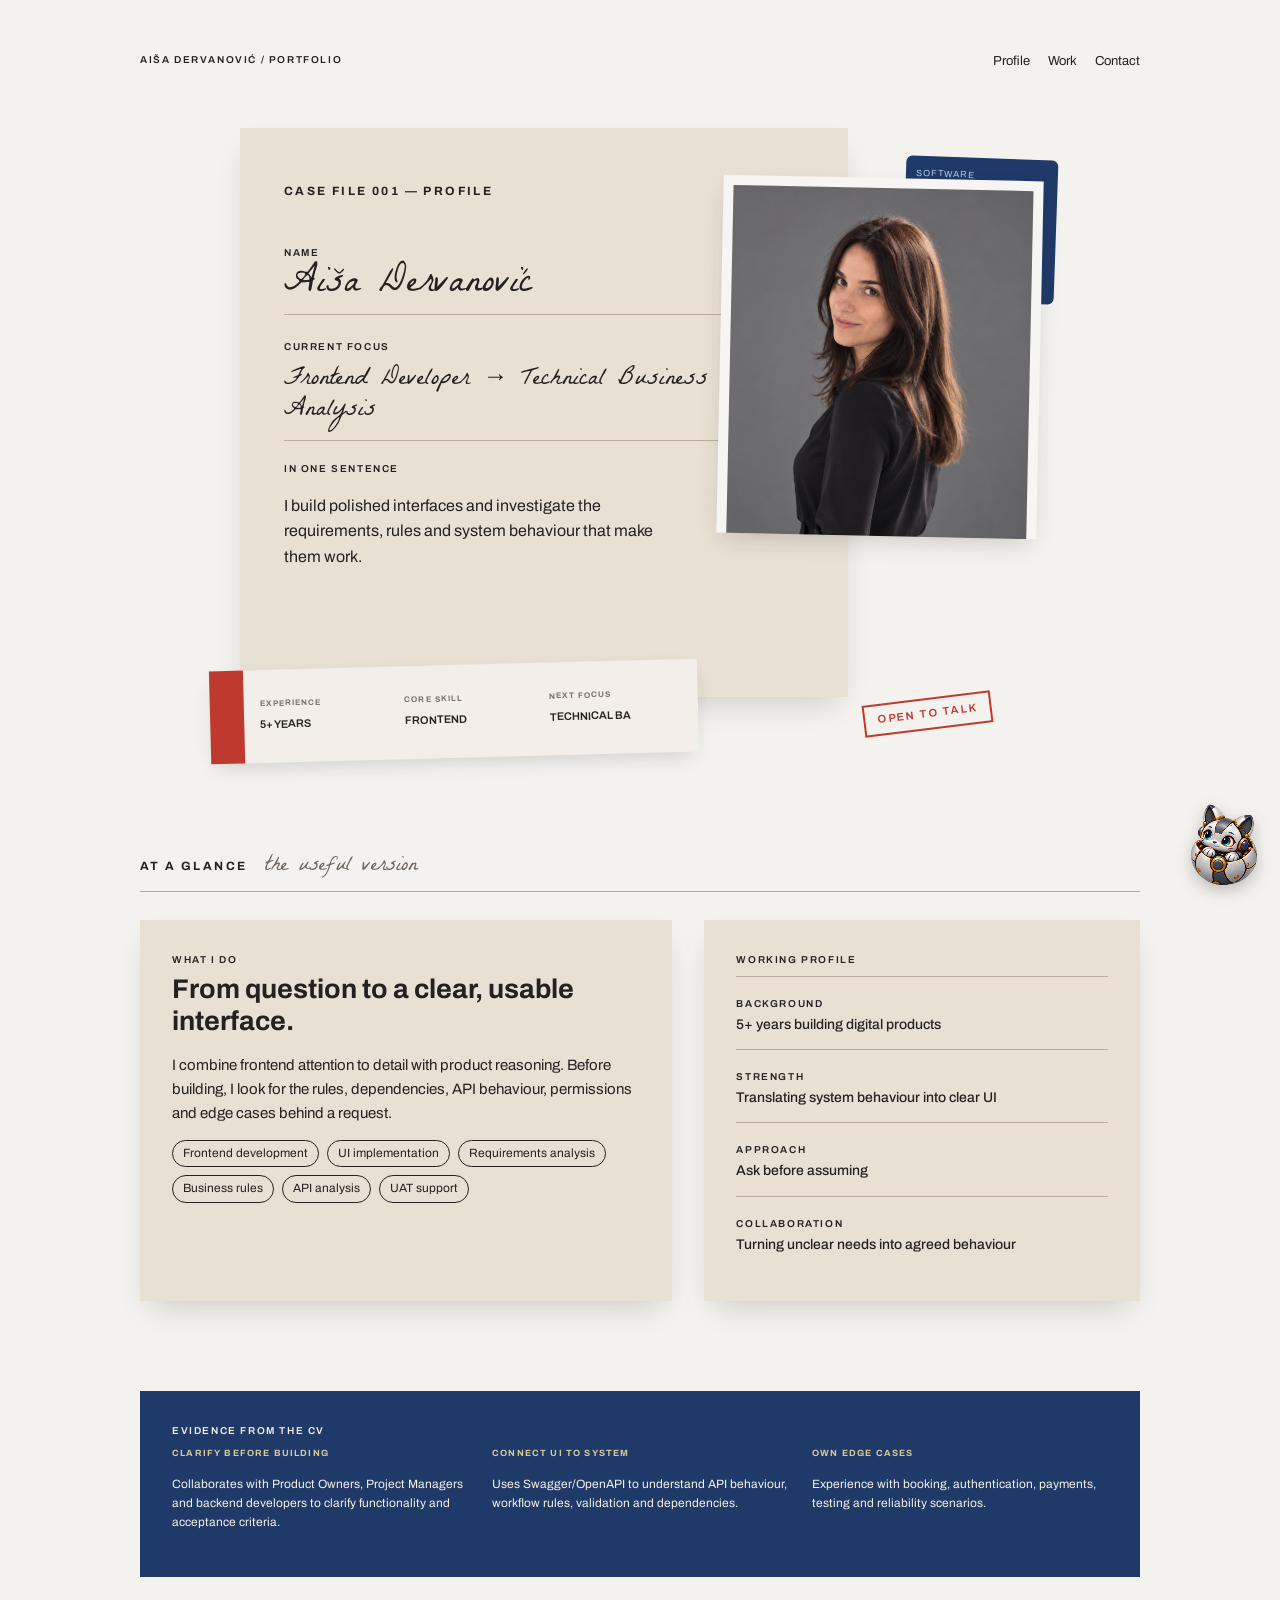
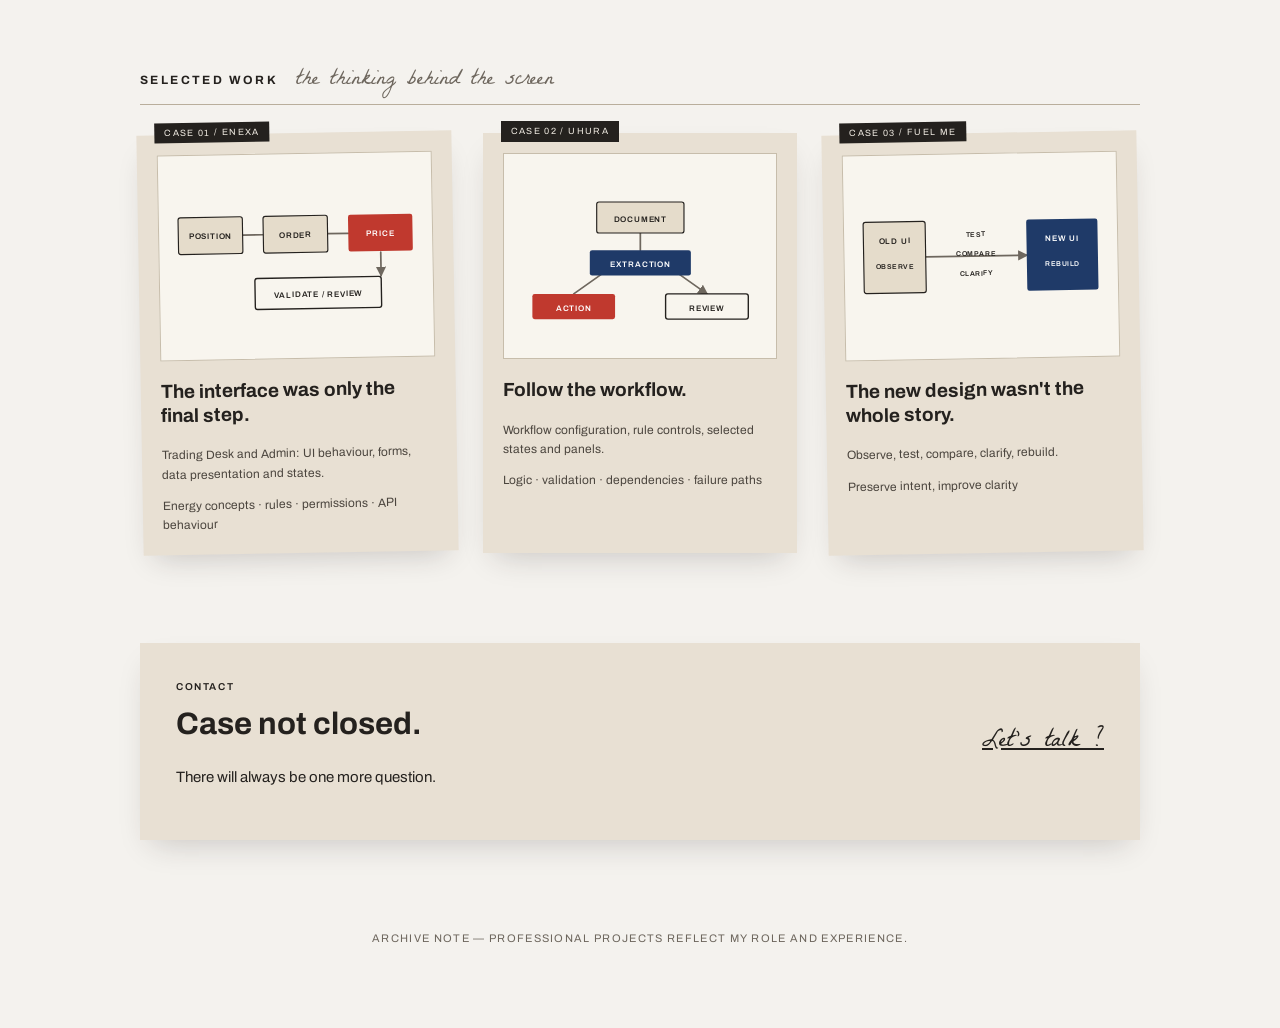
==== index.html @ 34fca2d9 "init" ====
<!doctype html>
<html lang="en"><head><meta charset="utf-8"><meta name="viewport" content="width=device-width,initial-scale=1"><title>Aiša Dervanović — Frontend & Technical BA</title><link rel="preconnect" href="https://fonts.googleapis.com"><link rel="preconnect" href="https://fonts.gstatic.com" crossorigin><link href="https://fonts.googleapis.com/css2?family=Archivo:wght@400;500;600&family=La+Belle+Aurore&display=swap" rel="stylesheet"><link rel="stylesheet" href="style.css"></head><body><main class="wrap"><nav class="bar"><span class="label">Aiša Dervanović / Portfolio</span><div><a href="#about">Profile</a><a href="#work">Work</a><a href="#contact">Contact</a></div></nav>

<!-- Hero -->
<header class="hero"><div class="sheet file"><h1>CASE FILE 001 — PROFILE</h1><div class="label">Name</div><div class="name">Aiša Dervanović</div><div class="label">Current focus</div><div class="role">Frontend Developer → Technical Business Analysis</div><div class="label">In one sentence</div><p class="statement">I build polished interfaces and investigate the requirements, rules and system behaviour that make them work.</p></div><div class="id">SOFTWARE<br>PRODUCT<br>SYSTEMS<br><br>2026</div><div class="portrait"><img src="assets/profile.jpg" alt="Aiša Dervanović"></div><div class="snapshot"><p><b>EXPERIENCE</b><span>5+ YEARS</span></p><p><b>CORE SKILL</b><span>FRONTEND</span></p><p><b>NEXT FOCUS</b><span>TECHNICAL BA</span></p></div><span class="stamp">OPEN TO TALK</span></header>

<!-- Profile -->
<section id="about"><div class="section-title"><h2>At a glance</h2><span class="hand">the useful version</span></div><div class="profile"><article class="sheet"><div class="label">What I do</div><h3>From question to a clear, usable interface.</h3><p>I combine frontend attention to detail with product reasoning. Before building, I look for the rules, dependencies, API behaviour, permissions and edge cases behind a request.</p><div class="strengths"><span>Frontend development</span><span>UI implementation</span><span>Requirements analysis</span><span>Business rules</span><span>API analysis</span><span>UAT support</span></div></article><aside class="sheet"><div class="label">Working profile</div><div class="facts"><div class="fact"><b class="label">Background</b><span>5+ years building digital products</span></div><div class="fact"><b class="label">Strength</b><span>Translating system behaviour into clear UI</span></div><div class="fact"><b class="label">Approach</b><span>Ask before assuming</span></div><div class="fact"><b class="label">Collaboration</b><span>Turning unclear needs into agreed behaviour</span></div></div></aside></div></section>

<!-- CV evidence -->
<section class="cv-evidence"><div class="label">Evidence from the CV</div><div class="cv-evidence__grid"><div><b>CLARIFY BEFORE BUILDING</b><p>Collaborates with Product Owners, Project Managers and backend developers to clarify functionality and acceptance criteria.</p></div><div><b>CONNECT UI TO SYSTEM</b><p>Uses Swagger/OpenAPI to understand API behaviour, workflow rules, validation and dependencies.</p></div><div><b>OWN EDGE CASES</b><p>Experience with booking, authentication, payments, testing and reliability scenarios.</p></div></div></section>

<!-- Selected work -->
<section id="work"><div class="section-title"><h2>Selected work</h2><span class="hand">the thinking behind the screen</span></div><div class="projects"><article class="sheet project"><span class="tag">CASE 01 / ENEXA</span><div class="diagram"><svg viewBox="0 0 220 130"><rect class="box" x="8" y="28" width="55" height="26"/><text x="16" y="44">POSITION</text><rect class="box" x="82" y="28" width="55" height="26"/><text x="90" y="44">ORDER</text><rect class="accent" x="157" y="28" width="55" height="26"/><text x="166" y="44">PRICE</text><rect class="box" x="84" y="83" width="99" height="28"/><text x="96" y="100">VALID / REVIEW</text></svg></div><h3>The interface was only the final step.</h3><p>Trading Desk and Admin: UI behaviour, forms, data presentation and states.</p><div class="meta">Energy concepts · rules · permissions · API behaviour</div></article><article class="sheet project"><span class="tag">CASE 02 / UHURA</span><div class="diagram"><svg viewBox="0 0 220 130"><rect class="box" x="76" y="23" width="68" height="21"/><text x="88" y="37">DOCUMENT</text><rect class="navy" x="67" y="60" width="86" height="21"/><text x="81" y="74">EXTRACTION</text><rect class="accent" x="18" y="99" width="67" height="20"/><text x="40" y="112">ACTION</text><rect class="box" x="135" y="99" width="67" height="20"/><text x="153" y="112">REVIEW</text></svg></div><h3>Follow the workflow.</h3><p>Workflow configuration, rule controls, selected states and panels.</p><div class="meta">Logic · validation · dependencies · failure paths</div></article><article class="sheet project"><span class="tag">CASE 03 / FUEL ME</span><div class="diagram"><svg viewBox="0 0 220 130"><rect class="box" x="8" y="28" width="60" height="73"/><text x="18" y="44">OLD UI</text><text x="12" y="94">OBSERVE</text><text x="77" y="47">TEST</text><text x="75" y="61">COMPARE</text><text x="75" y="75">CLARIFY</text><rect class="navy" x="145" y="28" width="67" height="73"/><text x="159" y="44">NEW UI</text><text x="153" y="94" fill="#fff">REBUILD</text></svg></div><h3>The new design wasn't the whole story.</h3><p>Observe, test, compare, clarify, rebuild.</p><div class="meta">Preserve intent, improve clarity</div></article></div></section>

<!-- Contact -->
<section class="sheet contact" id="contact"><div><div class="label">Contact</div><h2>Case not closed.</h2><p>There will always be one more question.</p></div><a href="mailto:dervanovicaisa@gmail.com">Let's talk ?</a></section>

<!-- Footer -->
<footer>ARCHIVE NOTE — PROFESSIONAL PROJECTS REFLECT MY ROLE AND EXPERIENCE.</footer>
</main>

<!-- Mi?a guide -->
<aside class="case-guide" aria-label="Misa, portfolio guide"><div class="case-guide__bubble" id="misa-message"><b>MISA / PORTFOLIO GUIDE</b><span>Tap me and I will show you what matters.</span></div><span class="case-guide__status" aria-hidden="true">HELLO</span><button class="case-guide__button" aria-label="Open Misa portfolio note" aria-controls="misa-message" aria-expanded="false"><span class="misa-character"><canvas class="misa-transform-sprite" width="320" height="320" aria-hidden="true"></canvas></span></button></aside>

<script src="script.js"></script>
</body></html>
---- style.css ----
:root{--desk:#f4f2ee;--paper:#e8e0d3;--ink:#24211e;--mute:#6e675e;--line:#b9ae9c;--red:#c0392e;--navy:#1f3a68;--shadow:#281e2038}*{box-sizing:border-box}html{scroll-behavior:smooth}body{margin:0;background:var(--desk);color:var(--ink);font:15px/1.6 Archivo,sans-serif}.wrap{max-width:1040px;margin:auto;padding:48px 20px 80px}.label{font-size:10px;font-weight:600;letter-spacing:.16em;text-transform:uppercase}.hand{font:26px/1.25 'La Belle Aurore',cursive}.bar{display:flex;justify-content:space-between;align-items:center;gap:20px;flex-wrap:wrap;margin-bottom:56px}.bar a{font-size:13px;color:inherit;text-decoration:none;margin-left:18px}.sheet{position:relative;background:var(--paper);box-shadow:0 14px 30px -12px var(--shadow)}.hero{position:relative;max-width:800px;min-height:630px;margin:0 auto 95px}.file{width:76%;min-height:550px;padding:54px 44px 112px}.file h1{font-size:12px;letter-spacing:.2em;margin:0 0 44px}.name{font:38px/1.05 'La Belle Aurore',cursive;border-bottom:1px solid var(--line);padding-bottom:8px;margin:5px 0 24px}.role{font:25px/1.25 'La Belle Aurore',cursive;border-bottom:1px solid var(--line);padding:4px 0 12px;margin:6px 0 20px}.statement{max-width:390px;font-size:16px}.portrait{position:absolute;right:0;top:50px;width:40%;padding:10px 10px 0;background:#f6f5f3;transform:rotate(1.2deg);box-shadow:0 10px 26px -8px var(--shadow)}.portrait img{display:block;width:100%;height:348px;object-fit:cover;object-position:52% 20%}.id{position:absolute;right:-16px;top:30px;width:19%;min-height:144px;padding:10px;border-radius:6px;background:var(--navy);color:#b6c7e4;font-size:9px;letter-spacing:.11em;transform:rotate(2deg)}.snapshot{position:absolute;left:-30px;bottom:0;width:61%;padding:13px 16px 13px 50px;background:#f3efe8;box-shadow:0 8px 22px -8px var(--shadow);display:grid;grid-template-columns:repeat(3,1fr);gap:12px;transform:rotate(-1.5deg)}.snapshot:before{content:"";position:absolute;inset:0 auto 0 0;width:34px;background:var(--red)}.snapshot b{display:block;color:#7a7268;font-size:8px;letter-spacing:.13em}.snapshot span{font-size:11px;font-weight:600}.stamp{position:absolute;right:6%;bottom:28px;padding:5px 12px;border:2px solid var(--red);color:var(--red);font-size:11px;font-weight:600;letter-spacing:.17em;transform:rotate(-7deg)}section{margin-bottom:90px}.section-title{display:flex;align-items:baseline;gap:18px;padding-bottom:10px;border-bottom:1px solid var(--line);margin-bottom:28px}.section-title h2{margin:0;font-size:12px;letter-spacing:.2em;text-transform:uppercase}.section-title .hand{font-size:22px;color:var(--mute)}.profile{display:grid;grid-template-columns:1.1fr .9fr;gap:32px}.profile .sheet,.cv-evidence{padding:32px}.profile h3{font-size:27px;line-height:1.2;margin:5px 0 16px}.facts{margin-top:8px}.fact{padding:13px 0;border-top:1px solid var(--line)}.fact span{display:block;font-size:14px;font-weight:500}.strengths{display:flex;flex-wrap:wrap;gap:8px}.strengths span{border:1px solid var(--ink);border-radius:99px;padding:3px 10px;font-size:12px}.cv-evidence{background:var(--navy);color:#f4f0e7}.cv-evidence__grid{display:grid;grid-template-columns:repeat(3,1fr);gap:24px}.cv-evidence b{font-size:9px;letter-spacing:.13em;color:#d7c897}.cv-evidence p{font-size:12px}.projects{display:grid;grid-template-columns:repeat(3,1fr);gap:28px}.project{padding:20px}.project:nth-child(odd){transform:rotate(-1deg)}.tag{position:absolute;top:-12px;left:18px;background:var(--ink);color:#f1ece3;padding:3px 10px;font-size:9px;letter-spacing:.15em}.diagram{aspect-ratio:4/3;background:#f8f5ee;border:1px solid #c7bdab;padding:10px}.diagram svg{width:100%;height:100%}.diagram text{font:600 7px Archivo,sans-serif;letter-spacing:.7px;fill:#24211e}.box{fill:#e5dccb;stroke:#24211e}.navy{fill:#1f3a68}.accent{fill:#c0392e}.navy+text,.accent+text{fill:#fff!important}.project h3{font-size:19px;line-height:1.25}.project p,.meta{font-size:12px;color:#4b453e}.contact{padding:36px;display:flex;align-items:center;justify-content:space-between}.contact h2{font-size:31px;margin:5px 0}.contact a{color:var(--ink);font:25px 'La Belle Aurore',cursive}.case-guide{position:fixed;z-index:50;right:14px;bottom:14px;width:86px;height:86px;pointer-events:none;transition:right .35s,bottom .35s}.case-guide__button{position:absolute;inset:0;width:86px;height:86px;padding:0;border:0;background:none;cursor:pointer;pointer-events:auto;animation:misa 4.8s ease-in-out infinite}.misa-character{position:absolute;inset:0;display:block}.misa-character__cat{position:absolute;inset:0;width:100%;height:100%;object-fit:contain;transform:scaleX(-1);transition:opacity .18s}.misa-character__ball{position:absolute;left:50%;top:50%;width:58px;height:58px;border-radius:50%;opacity:0;transform:translate(-50%,-50%) scale(.15) rotate(-120deg);background:radial-gradient(circle at 32% 24%,#eef3f5 0 4%,#8d9ca7 13%,#344653 48%,#18232c 78%,#aab6bb 100%);border:2px solid #c8d1d2;box-shadow:inset -6px -5px 10px #0b141c,inset 3px 3px 8px #f4f6f45c,0 7px 13px #151b2350;transition:opacity .15s}.misa-character__ball i,.misa-character__ball b,.misa-character__ball em{position:absolute;display:block;font-style:normal}.misa-character__ball i{left:10px;top:10px;width:34px;height:34px;border:2px solid #bec9cc;border-radius:42% 58% 45% 55%;transform:rotate(32deg);box-shadow:inset 0 0 0 5px #4d606b}.misa-character__ball b{left:24px;top:2px;width:8px;height:52px;border-left:2px solid #d7dfdd;border-right:2px solid #566873;transform:rotate(28deg)}.misa-character__ball em{left:4px;top:25px;width:47px;height:7px;border-top:2px solid #d7dfdd;border-bottom:2px solid #596a72;transform:rotate(-24deg)}.case-guide__bubble{position:absolute;right:0;bottom:90px;width:230px;padding:13px 15px;background:#f8f4eb;border:1px solid var(--line);border-radius:10px;box-shadow:0 12px 26px #281e2030;opacity:0;visibility:hidden;transform:translateY(8px);transition:.18s;pointer-events:auto}.case-guide.is-open .case-guide__bubble,.case-guide:focus-within .case-guide__bubble{opacity:1;visibility:visible;transform:none}.case-guide__bubble b{display:block;font-size:8px;letter-spacing:.15em;color:#9b4035}.case-guide__bubble span{font-size:11px}.case-guide__status{position:absolute;right:48px;bottom:84px;white-space:nowrap;padding:3px 6px;border:1px solid var(--line);border-radius:999px;background:#f8f4eb;color:#786e60;font-size:7px;font-weight:600;letter-spacing:.11em;transition:opacity .2s,transform .2s}.case-guide__status:after{content:"";position:absolute;right:-4px;bottom:2px;width:6px;height:6px;background:#f8f4eb;border-right:1px solid var(--line);border-bottom:1px solid var(--line);transform:rotate(-45deg)}.case-guide.is-contact{right:18px;bottom:18px}.case-guide.is-contact .case-guide__status{opacity:0;transform:scale(.7)}.case-guide.is-contact .case-guide__bubble{display:none}.case-guide.is-contact .case-guide__button{animation:transformer-spring .7s cubic-bezier(.2,.8,.25,1) both}.case-guide.is-contact .misa-character__cat{animation:cat-to-orbit .95s cubic-bezier(.65,0,.35,1) both}.case-guide.is-contact .misa-character__ball{animation:ball-form .95s cubic-bezier(.2,.8,.25,1) .18s both}@keyframes cat-to-orbit{0%{opacity:1;transform:scaleX(-1) scale(1) rotate(0)}20%{opacity:1;transform:scaleX(-1) scale(.93) rotate(-12deg)}44%{opacity:.9;transform:scaleX(-1) scale(.72) rotate(42deg) translate(8px,-5px)}68%{opacity:.38;transform:scaleX(-1) scale(.34) rotate(150deg) translate(-25px,8px)}100%{opacity:0;transform:scaleX(-1) scale(.08) rotate(320deg) translate(40px,-25px)}}@keyframes ball-form{0%,34%{opacity:0;transform:translate(-50%,-50%) scale(.12) rotate(-180deg)}58%{opacity:1;transform:translate(-50%,-50%) scale(.72) rotate(42deg)}78%{opacity:1;transform:translate(-50%,-50%) scale(1.12) rotate(-12deg)}100%{opacity:1;transform:translate(-50%,-50%) scale(1) rotate(0)}}@keyframes transformer-spring{0%,56%{transform:translateY(0) scale(1)}72%{transform:translateY(-5px) scale(1.04)}100%{transform:translateY(0) scale(1)}}@keyframes misa{50%{transform:translateY(-4px) rotate(2deg)}}@media(max-width:720px){.case-guide{right:7px;bottom:7px;width:68px;height:68px}.case-guide__button{width:68px;height:68px}.case-guide__status{right:38px;bottom:65px}.case-guide__bubble{bottom:72px;width:215px}.case-guide.is-contact{right:12px;bottom:12px}}footer{text-align:center;color:var(--mute);font-size:11px;letter-spacing:.12em;margin-top:90px}@media(max-width:720px){.wrap{padding-top:28px}.hero{min-height:0}.file{width:100%;min-height:0;padding:36px 24px 56px}.portrait{position:relative;top:0;width:62%;margin:-40px 0 0 auto}.portrait img{height:300px}.id{display:none}.snapshot{position:relative;left:0;width:96%;margin-top:-14px;grid-template-columns:1fr 1fr}.stamp{position:relative;display:inline-block;margin:20px 0 0 24px}.profile,.projects,.cv-evidence__grid{grid-template-columns:1fr}.contact{display:block;padding-bottom:125px}.case-guide{right:7px;bottom:7px}.case-guide__button{width:64px;height:64px}.case-guide__bubble{bottom:63px;width:215px}}
.misa-character__cat,.misa-character__ball{display:none!important}.misa-transform-sprite{position:absolute;inset:0;display:block;background-image:url("assets/misa-transform-sprite.png");background-repeat:no-repeat;background-size:400% 200%;background-position:100% 0;filter:drop-shadow(0 4px 5px #281e2040)}.case-guide.is-entering .misa-transform-sprite{animation:misa-form-from-orb 1.25s steps(4,end) both}.case-guide.is-contact .misa-transform-sprite{animation:misa-fold-to-orb 1.25s steps(4,end) both}@keyframes misa-form-from-orb{from{background-position:0 0}to{background-position:100% 0}}@keyframes misa-fold-to-orb{from{background-position:0 100%}to{background-position:100% 100%}}@media(prefers-reduced-motion:reduce){.case-guide.is-entering .misa-transform-sprite,.case-guide.is-contact .misa-transform-sprite{animation-duration:.01ms}}.case-guide.is-contact.is-open .case-guide__bubble{display:block;opacity:1;visibility:visible;transform:none}
.misa-transform-sprite{background-image:none!important;filter:none}.case-guide.is-entering .misa-transform-sprite,.case-guide.is-contact .misa-transform-sprite{animation:none!important}.misa-frame{position:absolute;inset:0;display:block;background-image:url("assets/misa-transform-sprite.png");background-repeat:no-repeat;background-size:400% 200%;background-position-y:0;background-position-x:0;opacity:0;transform-origin:50% 65%}.misa-frame--1{background-position-x:0%}.misa-frame--2{background-position-x:33.3333%}.misa-frame--3{background-position-x:66.6667%}.misa-frame--4{background-position-x:100%;opacity:1}.case-guide.is-contact .misa-frame{background-position-y:100%}.case-guide.is-entering .misa-frame--1{animation:misa-enter-frame-1 1.45s ease-in-out both}.case-guide.is-entering .misa-frame--2{animation:misa-enter-frame-2 1.45s ease-in-out both}.case-guide.is-entering .misa-frame--3{animation:misa-enter-frame-3 1.45s ease-in-out both}.case-guide.is-entering .misa-frame--4{animation:misa-enter-frame-4 1.45s ease-in-out both}.case-guide.is-contact .misa-frame--1{animation:misa-fold-frame-1 1.45s ease-in-out both}.case-guide.is-contact .misa-frame--2{animation:misa-fold-frame-2 1.45s ease-in-out both}.case-guide.is-contact .misa-frame--3{animation:misa-fold-frame-3 1.45s ease-in-out both}.case-guide.is-contact .misa-frame--4{animation:misa-fold-frame-4 1.45s ease-in-out both}@keyframes misa-enter-frame-1{0%,8%{opacity:1;transform:scale(.65) rotate(-12deg)}34%{opacity:0;transform:scale(.82) rotate(20deg)}100%{opacity:0}}@keyframes misa-enter-frame-2{0%,12%{opacity:0;transform:scale(.7) rotate(-14deg)}34%{opacity:1;transform:scale(.86) rotate(5deg)}60%{opacity:0;transform:scale(.92) rotate(16deg)}100%{opacity:0}}@keyframes misa-enter-frame-3{0%,38%{opacity:0;transform:scale(.86) rotate(-8deg)}60%{opacity:1;transform:scale(.96) rotate(4deg)}84%{opacity:0;transform:scale(1.02) rotate(7deg)}100%{opacity:0}}@keyframes misa-enter-frame-4{0%,62%{opacity:0;transform:scale(.92) rotate(-3deg)}86%,100%{opacity:1;transform:scale(1) rotate(0)}}@keyframes misa-fold-frame-1{0%,8%{opacity:1;transform:scale(1) rotate(0)}34%{opacity:0;transform:scale(.94) rotate(10deg)}100%{opacity:0}}@keyframes misa-fold-frame-2{0%,14%{opacity:0;transform:scale(1) rotate(-6deg)}36%{opacity:1;transform:scale(.91) rotate(8deg)}62%{opacity:0;transform:scale(.78) rotate(18deg)}100%{opacity:0}}@keyframes misa-fold-frame-3{0%,40%{opacity:0;transform:scale(.9) rotate(-10deg)}64%{opacity:1;transform:scale(.78) rotate(7deg)}88%{opacity:0;transform:scale(.67) rotate(18deg)}100%{opacity:0}}@keyframes misa-fold-frame-4{0%,66%{opacity:0;transform:scale(.58) rotate(-12deg)}88%,100%{opacity:1;transform:scale(.66) rotate(0)}}@media(prefers-reduced-motion:reduce){.case-guide.is-entering .misa-frame,.case-guide.is-contact .misa-frame{animation-duration:.01ms}}
.misa-transform-sprite{background-image:url("assets/misa-transform-sprite-v2.png")!important;background-size:600% 400%;background-position:100% 33.3333%;filter:drop-shadow(0 4px 5px #281e2040)}.case-guide.is-folding .misa-transform-sprite{background-position:100% 100%}.case-guide.is-entering .misa-transform-sprite{animation:misa-enter .6s steps(1,end) both!important}.case-guide.is-contact .misa-transform-sprite{animation:misa-exit .6s steps(1,end) both!important}@keyframes misa-enter{0%{background-position:0% 0%}8.3333%{background-position:20% 0%}16.6667%{background-position:40% 0%}25%{background-position:60% 0%}33.3333%{background-position:80% 0%}41.6667%{background-position:100% 0%}50%{background-position:0% 33.3333%}58.3333%{background-position:20% 33.3333%}66.6667%{background-position:40% 33.3333%}75%{background-position:60% 33.3333%}83.3333%{background-position:80% 33.3333%}91.6667%,100%{background-position:100% 33.3333%}}@keyframes misa-exit{0%{background-position:0% 66.6667%}8.3333%{background-position:20% 66.6667%}16.6667%{background-position:40% 66.6667%}25%{background-position:60% 66.6667%}33.3333%{background-position:80% 66.6667%}41.6667%{background-position:100% 66.6667%}50%{background-position:0% 100%}58.3333%{background-position:20% 100%}66.6667%{background-position:40% 100%}75%{background-position:60% 100%}83.3333%{background-position:80% 100%}91.6667%,100%{background-position:100% 100%}}@media(prefers-reduced-motion:reduce){.case-guide.is-entering .misa-transform-sprite,.case-guide.is-contact .misa-transform-sprite{animation-duration:.01ms!important}}
.case-guide__status{right:0;bottom:104px}.case-guide__status:after{display:none}@media(max-width:720px){.case-guide__status{right:0;bottom:88px}}
.misa-character__cat{display:block!important;position:absolute;inset:0;width:100%;height:100%;object-fit:contain;transform:scaleX(-1);opacity:1;transition:opacity .12s}.misa-transform-sprite{opacity:0;overflow:hidden;transition:opacity .08s}.case-guide.is-entering .misa-character__cat,.case-guide.is-contact .misa-character__cat,.case-guide.is-folding .misa-character__cat{opacity:0}.case-guide.is-entering .misa-transform-sprite,.case-guide.is-contact .misa-transform-sprite{opacity:1}
.case-guide.is-folding .misa-transform-sprite{animation:misa-exit .6s steps(1,end) both!important;opacity:1}.case-guide.is-contact.is-open .case-guide__status{opacity:1;transform:none}.misa-transform-sprite,.misa-character__cat{transition:none!important}
.case-guide .misa-transform-sprite{background-image:url("assets/misa-transform-sprite-v2.png")!important;background-size:600% 400%;background-position:60% 0;background-repeat:no-repeat;opacity:1!important;overflow:hidden;transition:none!important;filter:drop-shadow(0 4px 5px #281e2040);animation:none!important}.case-guide.is-expanded .misa-transform-sprite{background-position:100% 33.3333%}.case-guide.is-contact .misa-transform-sprite{background-position:100% 100%;animation:none!important}.case-guide.is-contact.is-contact-peek .misa-transform-sprite{background-position:60% 0}.case-guide.is-opening .misa-transform-sprite{animation:misa-open-from-peek .8s steps(1,end) both!important}.case-guide.is-opening-orb .misa-transform-sprite{animation:misa-open-from-orb .8s steps(1,end) both!important}.case-guide.is-contact.is-closing .misa-transform-sprite{animation:misa-close-to-orb .8s steps(1,end) both!important}.case-guide.is-peek-opening .misa-transform-sprite{animation:misa-peek-from-orb .36s steps(1,end) both!important}.case-guide.is-contact.is-peek-closing .misa-transform-sprite{animation:misa-orb-from-peek .36s steps(1,end) both!important}.case-guide.has-interacted .case-guide__status,.case-guide.is-contact .case-guide__status{display:none!important}.case-guide.is-contact .case-guide__bubble{display:block;opacity:1;visibility:visible;transform:none}.case-guide.is-contact .case-guide__bubble b{display:none}.case-guide.is-contact .case-guide__bubble span{font-size:12px;font-weight:600}.case-guide.is-contact.is-open .case-guide__bubble{display:block;opacity:1;visibility:visible;transform:none}@keyframes misa-open-from-peek{0%{background-position:60% 0}12.5%{background-position:80% 0}25%{background-position:100% 0}37.5%{background-position:0% 33.3333%}50%{background-position:20% 33.3333%}62.5%{background-position:40% 33.3333%}75%{background-position:60% 33.3333%}87.5%{background-position:80% 33.3333%}100%{background-position:100% 33.3333%}}@keyframes misa-open-from-orb{0%{background-position:0% 0}9.09%{background-position:20% 0}18.18%{background-position:40% 0}27.27%{background-position:60% 0}36.36%{background-position:80% 0}45.45%{background-position:100% 0}54.54%{background-position:0% 33.3333%}63.63%{background-position:20% 33.3333%}72.72%{background-position:40% 33.3333%}81.81%{background-position:60% 33.3333%}90.9%{background-position:80% 33.3333%}100%{background-position:100% 33.3333%}}@keyframes misa-close-to-orb{0%{background-position:0% 66.6667%}9.09%{background-position:20% 66.6667%}18.18%{background-position:40% 66.6667%}27.27%{background-position:60% 66.6667%}36.36%{background-position:80% 66.6667%}45.45%{background-position:100% 66.6667%}54.54%{background-position:0% 100%}63.63%{background-position:20% 100%}72.72%{background-position:40% 100%}81.81%{background-position:60% 100%}90.9%{background-position:80% 100%}100%{background-position:100% 100%}}@keyframes misa-peek-from-orb{0%{background-position:0% 0}33.333%{background-position:20% 0}66.666%{background-position:40% 0}100%{background-position:60% 0}}@keyframes misa-orb-from-peek{0%{background-position:60% 0}33.333%{background-position:40% 0}66.666%{background-position:20% 0}100%{background-position:0% 0}}@media(prefers-reduced-motion:reduce){.case-guide.is-opening .misa-transform-sprite,.case-guide.is-opening-orb .misa-transform-sprite,.case-guide.is-closing .misa-transform-sprite,.case-guide.is-peek-opening .misa-transform-sprite,.case-guide.is-peek-closing .misa-transform-sprite{animation-duration:.01ms!important}}
.case-guide .misa-transform-sprite{background-image:url("assets/misa-transform-sprite-v2.png")!important;background-size:600% 400%;background-position:60% 0;background-repeat:no-repeat;opacity:1!important;overflow:hidden;transition:none!important;filter:drop-shadow(0 4px 5px #281e2040);animation:none!important}.case-guide.is-expanded .misa-transform-sprite{background-position:100% 33.3333%}.case-guide.is-contact .misa-transform-sprite{background-position:100% 100%;animation:none!important}.case-guide.is-contact.is-contact-peek .misa-transform-sprite{background-position:60% 0}.case-guide.is-opening .misa-transform-sprite{animation:misa-open-from-peek .8s steps(1,end) both!important}.case-guide.is-opening-orb .misa-transform-sprite{animation:misa-open-from-orb .8s steps(1,end) both!important}.case-guide.is-contact.is-closing .misa-transform-sprite{animation:misa-close-to-orb .8s steps(1,end) both!important}.case-guide.is-peek-opening .misa-transform-sprite{animation:misa-peek-from-orb .36s steps(1,end) both!important}.case-guide.is-contact.is-peek-closing .misa-transform-sprite{animation:misa-orb-from-peek .36s steps(1,end) both!important}.case-guide.has-interacted .case-guide__status,.case-guide.is-contact .case-guide__status{display:none!important}.case-guide.is-contact .case-guide__bubble{display:block;opacity:1;visibility:visible;transform:none}.case-guide.is-contact .case-guide__bubble b{display:none}.case-guide.is-contact .case-guide__bubble span{font-size:12px;font-weight:600}.case-guide.is-contact.is-open .case-guide__bubble{display:block;opacity:1;visibility:visible;transform:none}@keyframes misa-open-from-peek{0%{background-position:60% 0}12.5%{background-position:80% 0}25%{background-position:100% 0}37.5%{background-position:0% 33.3333%}50%{background-position:20% 33.3333%}62.5%{background-position:40% 33.3333%}75%{background-position:60% 33.3333%}87.5%{background-position:80% 33.3333%}100%{background-position:100% 33.3333%}}@keyframes misa-open-from-orb{0%{background-position:0% 0}9.09%{background-position:20% 0}18.18%{background-position:40% 0}27.27%{background-position:60% 0}36.36%{background-position:80% 0}45.45%{background-position:100% 0}54.54%{background-position:0% 33.3333%}63.63%{background-position:20% 33.3333%}72.72%{background-position:40% 33.3333%}81.81%{background-position:60% 33.3333%}90.9%{background-position:80% 33.3333%}100%{background-position:100% 33.3333%}}@keyframes misa-close-to-orb{0%{background-position:0% 66.6667%}9.09%{background-position:20% 66.6667%}18.18%{background-position:40% 66.6667%}27.27%{background-position:60% 66.6667%}36.36%{background-position:80% 66.6667%}45.45%{background-position:100% 66.6667%}54.54%{background-position:0% 100%}63.63%{background-position:20% 100%}72.72%{background-position:40% 100%}81.81%{background-position:60% 100%}90.9%{background-position:80% 100%}100%{background-position:100% 100%}}@keyframes misa-peek-from-orb{0%{background-position:0% 0}33.333%{background-position:20% 0}66.666%{background-position:40% 0}100%{background-position:60% 0}}@keyframes misa-orb-from-peek{0%{background-position:60% 0}33.333%{background-position:40% 0}66.666%{background-position:20% 0}100%{background-position:0% 0}}@media(prefers-reduced-motion:reduce){.case-guide.is-opening .misa-transform-sprite,.case-guide.is-opening-orb .misa-transform-sprite,.case-guide.is-closing .misa-transform-sprite,.case-guide.is-peek-opening .misa-transform-sprite,.case-guide.is-peek-closing .misa-transform-sprite{animation-duration:.01ms!important}}
.case-guide .misa-transform-sprite{background-size:660% 440%;background-position:59.8214% 1.4706%}.case-guide.is-expanded .misa-transform-sprite{background-position:99.1071% 33.8235%}.case-guide.is-contact .misa-transform-sprite{background-position:99.1071% 98.5294%}.case-guide.is-contact.is-contact-peek .misa-transform-sprite{background-position:59.8214% 1.4706%}@keyframes misa-open-from-peek{0%{background-position:59.8214% 1.4706%}12.5%{background-position:79.4643% 1.4706%}25%{background-position:99.1071% 1.4706%}37.5%{background-position:.8929% 33.8235%}50%{background-position:20.5357% 33.8235%}62.5%{background-position:40.1786% 33.8235%}75%{background-position:59.8214% 33.8235%}87.5%{background-position:79.4643% 33.8235%}100%{background-position:99.1071% 33.8235%}}@keyframes misa-open-from-orb{0%{background-position:.8929% 1.4706%}9.09%{background-position:20.5357% 1.4706%}18.18%{background-position:40.1786% 1.4706%}27.27%{background-position:59.8214% 1.4706%}36.36%{background-position:79.4643% 1.4706%}45.45%{background-position:99.1071% 1.4706%}54.54%{background-position:.8929% 33.8235%}63.63%{background-position:20.5357% 33.8235%}72.72%{background-position:40.1786% 33.8235%}81.81%{background-position:59.8214% 33.8235%}90.9%{background-position:79.4643% 33.8235%}100%{background-position:99.1071% 33.8235%}}@keyframes misa-close-to-orb{0%{background-position:.8929% 66.1765%}9.09%{background-position:20.5357% 66.1765%}18.18%{background-position:40.1786% 66.1765%}27.27%{background-position:59.8214% 66.1765%}36.36%{background-position:79.4643% 66.1765%}45.45%{background-position:99.1071% 66.1765%}54.54%{background-position:.8929% 98.5294%}63.63%{background-position:20.5357% 98.5294%}72.72%{background-position:40.1786% 98.5294%}81.81%{background-position:59.8214% 98.5294%}90.9%{background-position:79.4643% 98.5294%}100%{background-position:99.1071% 98.5294%}}@keyframes misa-peek-from-orb{0%{background-position:.8929% 1.4706%}33.333%{background-position:20.5357% 1.4706%}66.666%{background-position:40.1786% 1.4706%}100%{background-position:59.8214% 1.4706%}}@keyframes misa-orb-from-peek{0%{background-position:59.8214% 1.4706%}33.333%{background-position:40.1786% 1.4706%}66.666%{background-position:20.5357% 1.4706%}100%{background-position:.8929% 1.4706%}}
.misa-transform-sprite{position:absolute;inset:0;display:block;width:100%;height:100%;background:none!important;animation:none!important;opacity:1!important;object-fit:contain}
.case-guide.is-contact .misa-transform-sprite{background:none!important;animation:none!important}
.case-guide.is-contact:not(.is-page-end) .case-guide__bubble{display:none!important;opacity:0!important;visibility:hidden!important}
.case-guide.is-contact.is-page-end .case-guide__bubble{display:block!important;opacity:1!important;visibility:visible!important}
.case-guide__status{right:50%;bottom:88px;transform:translateX(50%);z-index:2}
.case-guide.has-interacted .case-guide__status{display:none!important}
.case-guide .misa-transform-sprite{background:none!important;animation:none!important}
.case-guide .misa-transform-sprite{transform:scale(1.45);transform-origin:center}
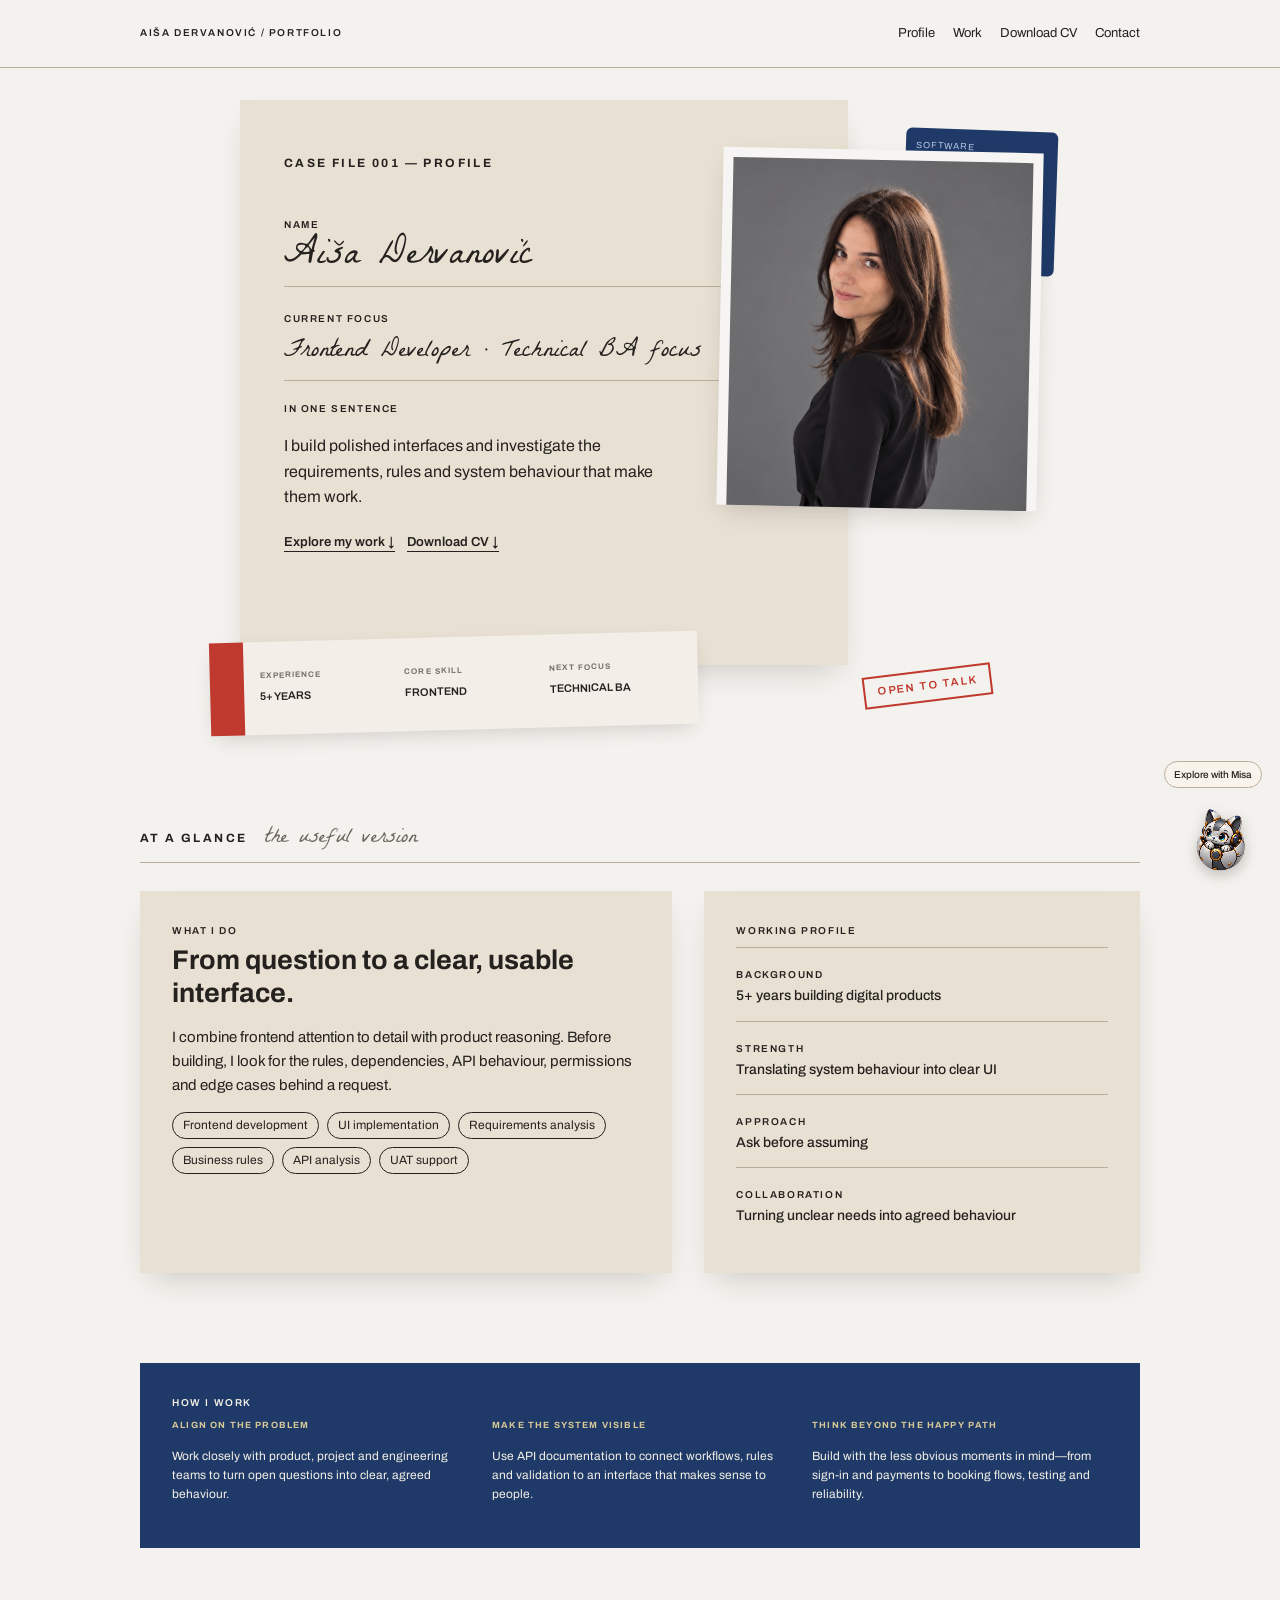
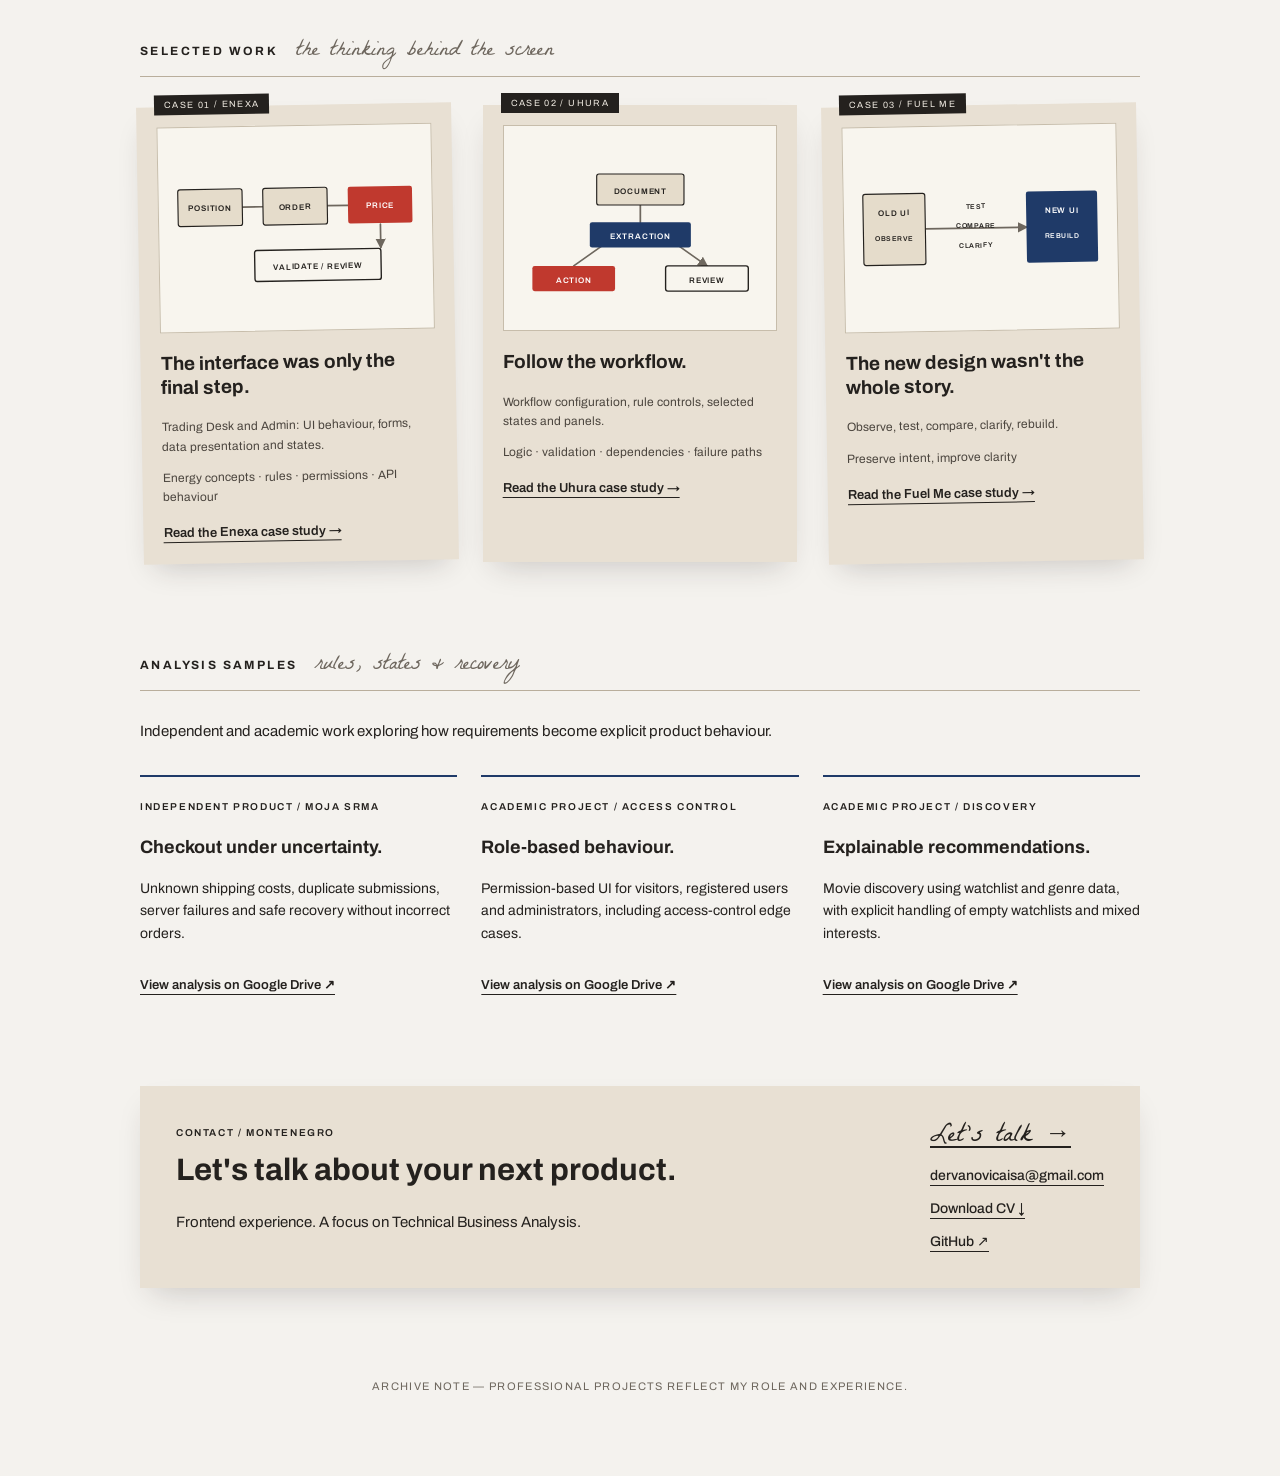
==== commit 31cf81e8: "Refine portfolio structure and mobile navigation" ====
--- a/index.html
+++ b/index.html
@@ -1,29 +1,31 @@
 <!doctype html>
-<html lang="en"><head><meta charset="utf-8"><meta name="viewport" content="width=device-width,initial-scale=1"><title>Aiša Dervanović — Frontend & Technical BA</title><link rel="preconnect" href="https://fonts.googleapis.com"><link rel="preconnect" href="https://fonts.gstatic.com" crossorigin><link href="https://fonts.googleapis.com/css2?family=Archivo:wght@400;500;600&family=La+Belle+Aurore&display=swap" rel="stylesheet"><link rel="stylesheet" href="style.css"></head><body><main class="wrap"><nav class="bar"><span class="label">Aiša Dervanović / Portfolio</span><div><a href="#about">Profile</a><a href="#work">Work</a><a href="#contact">Contact</a></div></nav>
+<html lang="en"><head><meta charset="utf-8"><meta name="viewport" content="width=device-width,initial-scale=1"><title>Aiša Dervanović — Frontend & Technical BA</title><meta name="description" content="Frontend developer with a Technical Business Analysis focus. Explore Aiša Dervanović's experience with product rules, APIs, permissions and interface behaviour."><link rel="preconnect" href="https://fonts.googleapis.com"><link rel="preconnect" href="https://fonts.gstatic.com" crossorigin><link href="https://fonts.googleapis.com/css2?family=Archivo:wght@400;500;600&family=La+Belle+Aurore&display=swap" rel="stylesheet"><link rel="stylesheet" href="css/style.css"><link rel="stylesheet" href="css/portfolio.css"><link rel="stylesheet" href="css/misa.css"></head><body><a class="skip-link" href="#about">Skip to profile</a><header class="site-header"><nav class="bar" aria-label="Main navigation"><span class="label">Aiša Dervanović / Portfolio</span><div><a href="#about">Profile</a><a href="#work">Work</a><a href="assets/documents/Aisa-Dervanovic-CV.pdf" download>Download CV</a><a href="#contact">Contact</a></div></nav></header><main class="wrap">
 
 <!-- Hero -->
-<header class="hero"><div class="sheet file"><h1>CASE FILE 001 — PROFILE</h1><div class="label">Name</div><div class="name">Aiša Dervanović</div><div class="label">Current focus</div><div class="role">Frontend Developer → Technical Business Analysis</div><div class="label">In one sentence</div><p class="statement">I build polished interfaces and investigate the requirements, rules and system behaviour that make them work.</p></div><div class="id">SOFTWARE<br>PRODUCT<br>SYSTEMS<br><br>2026</div><div class="portrait"><img src="assets/profile.jpg" alt="Aiša Dervanović"></div><div class="snapshot"><p><b>EXPERIENCE</b><span>5+ YEARS</span></p><p><b>CORE SKILL</b><span>FRONTEND</span></p><p><b>NEXT FOCUS</b><span>TECHNICAL BA</span></p></div><span class="stamp">OPEN TO TALK</span></header>
+<header class="hero"><div class="sheet file"><h1>CASE FILE 001 — PROFILE</h1><div class="label">Name</div><div class="name">Aiša Dervanović</div><div class="label">Current focus</div><div class="role">Frontend Developer · Technical BA focus</div><div class="label">In one sentence</div><p class="statement">I build polished interfaces and investigate the requirements, rules and system behaviour that make them work.</p><div class="hero-actions"><a href="#work">Explore my work ↓</a><a href="assets/documents/Aisa-Dervanovic-CV.pdf" download>Download CV ↓</a></div></div><div class="id">SOFTWARE<br>PRODUCT<br>SYSTEMS<br><br>2026</div><div class="portrait"><img src="assets/profile.jpg" alt="Aiša Dervanović"></div><div class="snapshot"><p><b>EXPERIENCE</b><span>5+ YEARS</span></p><p><b>CORE SKILL</b><span>FRONTEND</span></p><p><b>NEXT FOCUS</b><span>TECHNICAL BA</span></p></div><span class="stamp">OPEN TO TALK</span></header>
 
 <!-- Profile -->
 <section id="about"><div class="section-title"><h2>At a glance</h2><span class="hand">the useful version</span></div><div class="profile"><article class="sheet"><div class="label">What I do</div><h3>From question to a clear, usable interface.</h3><p>I combine frontend attention to detail with product reasoning. Before building, I look for the rules, dependencies, API behaviour, permissions and edge cases behind a request.</p><div class="strengths"><span>Frontend development</span><span>UI implementation</span><span>Requirements analysis</span><span>Business rules</span><span>API analysis</span><span>UAT support</span></div></article><aside class="sheet"><div class="label">Working profile</div><div class="facts"><div class="fact"><b class="label">Background</b><span>5+ years building digital products</span></div><div class="fact"><b class="label">Strength</b><span>Translating system behaviour into clear UI</span></div><div class="fact"><b class="label">Approach</b><span>Ask before assuming</span></div><div class="fact"><b class="label">Collaboration</b><span>Turning unclear needs into agreed behaviour</span></div></div></aside></div></section>
 
 <!-- CV evidence -->
-<section class="cv-evidence"><div class="label">Evidence from the CV</div><div class="cv-evidence__grid"><div><b>CLARIFY BEFORE BUILDING</b><p>Collaborates with Product Owners, Project Managers and backend developers to clarify functionality and acceptance criteria.</p></div><div><b>CONNECT UI TO SYSTEM</b><p>Uses Swagger/OpenAPI to understand API behaviour, workflow rules, validation and dependencies.</p></div><div><b>OWN EDGE CASES</b><p>Experience with booking, authentication, payments, testing and reliability scenarios.</p></div></div></section>
+<section class="cv-evidence"><div class="label">How I work</div><div class="cv-evidence__grid"><div><b>ALIGN ON THE PROBLEM</b><p>Work closely with product, project and engineering teams to turn open questions into clear, agreed behaviour.</p></div><div><b>MAKE THE SYSTEM VISIBLE</b><p>Use API documentation to connect workflows, rules and validation to an interface that makes sense to people.</p></div><div><b>THINK BEYOND THE HAPPY PATH</b><p>Build with the less obvious moments in mind—from sign-in and payments to booking flows, testing and reliability.</p></div></div></section>
 
 <!-- Selected work -->
-<section id="work"><div class="section-title"><h2>Selected work</h2><span class="hand">the thinking behind the screen</span></div><div class="projects"><article class="sheet project"><span class="tag">CASE 01 / ENEXA</span><div class="diagram"><svg viewBox="0 0 220 130"><rect class="box" x="8" y="28" width="55" height="26"/><text x="16" y="44">POSITION</text><rect class="box" x="82" y="28" width="55" height="26"/><text x="90" y="44">ORDER</text><rect class="accent" x="157" y="28" width="55" height="26"/><text x="166" y="44">PRICE</text><rect class="box" x="84" y="83" width="99" height="28"/><text x="96" y="100">VALID / REVIEW</text></svg></div><h3>The interface was only the final step.</h3><p>Trading Desk and Admin: UI behaviour, forms, data presentation and states.</p><div class="meta">Energy concepts · rules · permissions · API behaviour</div></article><article class="sheet project"><span class="tag">CASE 02 / UHURA</span><div class="diagram"><svg viewBox="0 0 220 130"><rect class="box" x="76" y="23" width="68" height="21"/><text x="88" y="37">DOCUMENT</text><rect class="navy" x="67" y="60" width="86" height="21"/><text x="81" y="74">EXTRACTION</text><rect class="accent" x="18" y="99" width="67" height="20"/><text x="40" y="112">ACTION</text><rect class="box" x="135" y="99" width="67" height="20"/><text x="153" y="112">REVIEW</text></svg></div><h3>Follow the workflow.</h3><p>Workflow configuration, rule controls, selected states and panels.</p><div class="meta">Logic · validation · dependencies · failure paths</div></article><article class="sheet project"><span class="tag">CASE 03 / FUEL ME</span><div class="diagram"><svg viewBox="0 0 220 130"><rect class="box" x="8" y="28" width="60" height="73"/><text x="18" y="44">OLD UI</text><text x="12" y="94">OBSERVE</text><text x="77" y="47">TEST</text><text x="75" y="61">COMPARE</text><text x="75" y="75">CLARIFY</text><rect class="navy" x="145" y="28" width="67" height="73"/><text x="159" y="44">NEW UI</text><text x="153" y="94" fill="#fff">REBUILD</text></svg></div><h3>The new design wasn't the whole story.</h3><p>Observe, test, compare, clarify, rebuild.</p><div class="meta">Preserve intent, improve clarity</div></article></div></section>
+<section id="work"><div class="section-title"><h2>Selected work</h2><span class="hand">the thinking behind the screen</span></div><div class="projects"><article class="sheet project"><span class="tag">CASE 01 / ENEXA</span><div class="diagram"><svg viewBox="0 0 220 130"><rect class="box" x="8" y="28" width="55" height="26"/><text x="16" y="44">POSITION</text><rect class="box" x="82" y="28" width="55" height="26"/><text x="90" y="44">ORDER</text><rect class="accent" x="157" y="28" width="55" height="26"/><text x="166" y="44">PRICE</text><rect class="box" x="84" y="83" width="99" height="28"/><text x="96" y="100">VALID / REVIEW</text></svg></div><h3>The interface was only the final step.</h3><p>Trading Desk and Admin: UI behaviour, forms, data presentation and states.</p><div class="meta">Energy concepts · rules · permissions · API behaviour</div><a class="project-link" href="enexa.html">Read the Enexa case study →</a></article><article class="sheet project"><span class="tag">CASE 02 / UHURA</span><div class="diagram"><svg viewBox="0 0 220 130"><rect class="box" x="76" y="23" width="68" height="21"/><text x="88" y="37">DOCUMENT</text><rect class="navy" x="67" y="60" width="86" height="21"/><text x="81" y="74">EXTRACTION</text><rect class="accent" x="18" y="99" width="67" height="20"/><text x="40" y="112">ACTION</text><rect class="box" x="135" y="99" width="67" height="20"/><text x="153" y="112">REVIEW</text></svg></div><h3>Follow the workflow.</h3><p>Workflow configuration, rule controls, selected states and panels.</p><div class="meta">Logic · validation · dependencies · failure paths</div><a class="project-link" href="uhura.html">Read the Uhura case study →</a></article><article class="sheet project"><span class="tag">CASE 03 / FUEL ME</span><div class="diagram"><svg viewBox="0 0 220 130"><rect class="box" x="8" y="28" width="60" height="73"/><text x="18" y="44">OLD UI</text><text x="12" y="94">OBSERVE</text><text x="77" y="47">TEST</text><text x="75" y="61">COMPARE</text><text x="75" y="75">CLARIFY</text><rect class="navy" x="145" y="28" width="67" height="73"/><text x="159" y="44">NEW UI</text><text x="153" y="94" fill="#fff">REBUILD</text></svg></div><h3>The new design wasn't the whole story.</h3><p>Observe, test, compare, clarify, rebuild.</p><div class="meta">Preserve intent, improve clarity</div><a class="project-link" href="fuel-me.html">Read the Fuel Me case study →</a></article></div></section>
 
 <!-- Contact -->
-<section class="sheet contact" id="contact"><div><div class="label">Contact</div><h2>Case not closed.</h2><p>There will always be one more question.</p></div><a href="mailto:dervanovicaisa@gmail.com">Let's talk ?</a></section>
+<section class="analysis-samples" aria-labelledby="samples-title"><div class="section-title"><h2 id="samples-title">Analysis samples</h2><span class="hand">rules, states &amp; recovery</span></div><p>Independent and academic work exploring how requirements become explicit product behaviour.</p><div class="reasoning-grid"><article><span class="label">Independent product / Moja Srma</span><h3>Checkout under uncertainty.</h3><p>Unknown shipping costs, duplicate submissions, server failures and safe recovery without incorrect orders.</p><a class="project-link" href="https://drive.google.com/file/d/18O1v-7SOezw3zwCJG1Db7X0gsSIjczRO/view?usp=drive_link" target="_blank" rel="noopener noreferrer">View analysis on Google Drive ↗</a></article><article><span class="label">Academic project / Access control</span><h3>Role-based behaviour.</h3><p>Permission-based UI for visitors, registered users and administrators, including access-control edge cases.</p><a class="project-link" href="https://drive.google.com/file/d/1KuAbAHvnyjsH1hraVg9II6yL-yOAl-75/view?usp=drive_link" target="_blank" rel="noopener noreferrer">View analysis on Google Drive ↗</a></article><article><span class="label">Academic project / Discovery</span><h3>Explainable recommendations.</h3><p>Movie discovery using watchlist and genre data, with explicit handling of empty watchlists and mixed interests.</p><a class="project-link" href="https://drive.google.com/file/d/1xb7qC4PzleBp8uR2HcXzq-Mm__adz6-8/view?usp=drive_link" target="_blank" rel="noopener noreferrer">View analysis on Google Drive ↗</a></article></div></section>
+
+<section class="sheet contact" id="contact"><div><div class="label">Contact / Montenegro</div><h2>Let's talk about your next product.</h2><p>Frontend experience. A focus on Technical Business Analysis.</p></div><div class="contact-links"><a href="mailto:dervanovicaisa@gmail.com">Let's talk →</a><a class="email-address" href="mailto:dervanovicaisa@gmail.com">dervanovicaisa@gmail.com</a><a href="assets/documents/Aisa-Dervanovic-CV.pdf" download>Download CV ↓</a><a href="https://github.com/dervanovicaisa" target="_blank" rel="noopener noreferrer">GitHub ↗</a></div></section>
 
 <!-- Footer -->
 <footer>ARCHIVE NOTE — PROFESSIONAL PROJECTS REFLECT MY ROLE AND EXPERIENCE.</footer>
 </main>
 
 <!-- Mi?a guide -->
-<aside class="case-guide" aria-label="Misa, portfolio guide"><div class="case-guide__bubble" id="misa-message"><b>MISA / PORTFOLIO GUIDE</b><span>Tap me and I will show you what matters.</span></div><span class="case-guide__status" aria-hidden="true">HELLO</span><button class="case-guide__button" aria-label="Open Misa portfolio note" aria-controls="misa-message" aria-expanded="false"><span class="misa-character"><canvas class="misa-transform-sprite" width="320" height="320" aria-hidden="true"></canvas></span></button></aside>
 
-<script src="script.js"></script>
+<script src="js/script.js"></script>
+<script src="js/misa.js"></script>
 </body></html>
 
 
--- a/css/style.css
+++ b/css/style.css
@@ -0,0 +1,18 @@
+:root{--desk:#f4f2ee;--paper:#e8e0d3;--ink:#24211e;--mute:#6e675e;--line:#b9ae9c;--red:#c0392e;--navy:#1f3a68;--shadow:#281e2038}*{box-sizing:border-box}html{scroll-behavior:smooth}body{margin:0;background:var(--desk);color:var(--ink);font:15px/1.6 Archivo,sans-serif}.wrap{max-width:1040px;margin:auto;padding:48px 20px 80px}.label{font-size:10px;font-weight:600;letter-spacing:.16em;text-transform:uppercase}.hand{font:26px/1.25 'La Belle Aurore',cursive}.bar{display:flex;justify-content:space-between;align-items:center;gap:20px;flex-wrap:wrap;margin-bottom:56px}.bar a{font-size:13px;color:inherit;text-decoration:none;margin-left:18px}.sheet{position:relative;background:var(--paper);box-shadow:0 14px 30px -12px var(--shadow)}.hero{position:relative;max-width:800px;min-height:630px;margin:0 auto 95px}.file{width:76%;min-height:550px;padding:54px 44px 112px}.file h1{font-size:12px;letter-spacing:.2em;margin:0 0 44px}.name{font:38px/1.05 'La Belle Aurore',cursive;border-bottom:1px solid var(--line);padding-bottom:8px;margin:5px 0 24px}.role{font:25px/1.25 'La Belle Aurore',cursive;border-bottom:1px solid var(--line);padding:4px 0 12px;margin:6px 0 20px}.statement{max-width:390px;font-size:16px}.portrait{position:absolute;right:0;top:50px;width:40%;padding:10px 10px 0;background:#f6f5f3;transform:rotate(1.2deg);box-shadow:0 10px 26px -8px var(--shadow)}.portrait img{display:block;width:100%;height:348px;object-fit:cover;object-position:52% 20%}.id{position:absolute;right:-16px;top:30px;width:19%;min-height:144px;padding:10px;border-radius:6px;background:var(--navy);color:#b6c7e4;font-size:9px;letter-spacing:.11em;transform:rotate(2deg)}.snapshot{position:absolute;left:-30px;bottom:0;width:61%;padding:13px 16px 13px 50px;background:#f3efe8;box-shadow:0 8px 22px -8px var(--shadow);display:grid;grid-template-columns:repeat(3,1fr);gap:12px;transform:rotate(-1.5deg)}.snapshot:before{content:"";position:absolute;inset:0 auto 0 0;width:34px;background:var(--red)}.snapshot b{display:block;color:#7a7268;font-size:8px;letter-spacing:.13em}.snapshot span{font-size:11px;font-weight:600}.stamp{position:absolute;right:6%;bottom:28px;padding:5px 12px;border:2px solid var(--red);color:var(--red);font-size:11px;font-weight:600;letter-spacing:.17em;transform:rotate(-7deg)}section{margin-bottom:90px}.section-title{display:flex;align-items:baseline;gap:18px;padding-bottom:10px;border-bottom:1px solid var(--line);margin-bottom:28px}.section-title h2{margin:0;font-size:12px;letter-spacing:.2em;text-transform:uppercase}.section-title .hand{font-size:22px;color:var(--mute)}.profile{display:grid;grid-template-columns:1.1fr .9fr;gap:32px}.profile .sheet,.cv-evidence{padding:32px}.profile h3{font-size:27px;line-height:1.2;margin:5px 0 16px}.facts{margin-top:8px}.fact{padding:13px 0;border-top:1px solid var(--line)}.fact span{display:block;font-size:14px;font-weight:500}.strengths{display:flex;flex-wrap:wrap;gap:8px}.strengths span{border:1px solid var(--ink);border-radius:99px;padding:3px 10px;font-size:12px}.cv-evidence{background:var(--navy);color:#f4f0e7}.cv-evidence__grid{display:grid;grid-template-columns:repeat(3,1fr);gap:24px}.cv-evidence b{font-size:9px;letter-spacing:.13em;color:#d7c897}.cv-evidence p{font-size:12px}.projects{display:grid;grid-template-columns:repeat(3,1fr);gap:28px}.project{padding:20px}.project:nth-child(odd){transform:rotate(-1deg)}.tag{position:absolute;top:-12px;left:18px;background:var(--ink);color:#f1ece3;padding:3px 10px;font-size:9px;letter-spacing:.15em}.diagram{aspect-ratio:4/3;background:#f8f5ee;border:1px solid #c7bdab;padding:10px}.diagram svg{width:100%;height:100%}.diagram text{font:600 7px Archivo,sans-serif;letter-spacing:.7px;fill:#24211e}.box{fill:#e5dccb;stroke:#24211e}.navy{fill:#1f3a68}.accent{fill:#c0392e}.navy+text,.accent+text{fill:#fff!important}.project h3{font-size:19px;line-height:1.25}.project p,.meta{font-size:12px;color:#4b453e}.contact{padding:36px;display:flex;align-items:center;justify-content:space-between}.contact h2{font-size:31px;margin:5px 0}.contact a{color:var(--ink);font:25px 'La Belle Aurore',cursive}.case-guide{position:fixed;z-index:50;right:14px;bottom:14px;width:86px;height:86px;pointer-events:none;transition:right .35s,bottom .35s}.case-guide__button{position:absolute;inset:0;width:86px;height:86px;padding:0;border:0;background:none;cursor:pointer;pointer-events:auto;animation:misa 4.8s ease-in-out infinite}.misa-character{position:absolute;inset:0;display:block}.misa-character__cat{position:absolute;inset:0;width:100%;height:100%;object-fit:contain;transform:scaleX(-1);transition:opacity .18s}.misa-character__ball{position:absolute;left:50%;top:50%;width:58px;height:58px;border-radius:50%;opacity:0;transform:translate(-50%,-50%) scale(.15) rotate(-120deg);background:radial-gradient(circle at 32% 24%,#eef3f5 0 4%,#8d9ca7 13%,#344653 48%,#18232c 78%,#aab6bb 100%);border:2px solid #c8d1d2;box-shadow:inset -6px -5px 10px #0b141c,inset 3px 3px 8px #f4f6f45c,0 7px 13px #151b2350;transition:opacity .15s}.misa-character__ball i,.misa-character__ball b,.misa-character__ball em{position:absolute;display:block;font-style:normal}.misa-character__ball i{left:10px;top:10px;width:34px;height:34px;border:2px solid #bec9cc;border-radius:42% 58% 45% 55%;transform:rotate(32deg);box-shadow:inset 0 0 0 5px #4d606b}.misa-character__ball b{left:24px;top:2px;width:8px;height:52px;border-left:2px solid #d7dfdd;border-right:2px solid #566873;transform:rotate(28deg)}.misa-character__ball em{left:4px;top:25px;width:47px;height:7px;border-top:2px solid #d7dfdd;border-bottom:2px solid #596a72;transform:rotate(-24deg)}.case-guide__bubble{position:absolute;right:0;bottom:90px;width:230px;padding:13px 15px;background:#f8f4eb;border:1px solid var(--line);border-radius:10px;box-shadow:0 12px 26px #281e2030;opacity:0;visibility:hidden;transform:translateY(8px);transition:.18s;pointer-events:auto}.case-guide.is-open .case-guide__bubble,.case-guide:focus-within .case-guide__bubble{opacity:1;visibility:visible;transform:none}.case-guide__bubble b{display:block;font-size:8px;letter-spacing:.15em;color:#9b4035}.case-guide__bubble span{font-size:11px}.case-guide__status{position:absolute;right:48px;bottom:84px;white-space:nowrap;padding:3px 6px;border:1px solid var(--line);border-radius:999px;background:#f8f4eb;color:#786e60;font-size:7px;font-weight:600;letter-spacing:.11em;transition:opacity .2s,transform .2s}.case-guide__status:after{content:"";position:absolute;right:-4px;bottom:2px;width:6px;height:6px;background:#f8f4eb;border-right:1px solid var(--line);border-bottom:1px solid var(--line);transform:rotate(-45deg)}.case-guide.is-contact{right:18px;bottom:18px}.case-guide.is-contact .case-guide__status{opacity:0;transform:scale(.7)}.case-guide.is-contact .case-guide__bubble{display:none}.case-guide.is-contact .case-guide__button{animation:transformer-spring .7s cubic-bezier(.2,.8,.25,1) both}.case-guide.is-contact .misa-character__cat{animation:cat-to-orbit .95s cubic-bezier(.65,0,.35,1) both}.case-guide.is-contact .misa-character__ball{animation:ball-form .95s cubic-bezier(.2,.8,.25,1) .18s both}@keyframes cat-to-orbit{0%{opacity:1;transform:scaleX(-1) scale(1) rotate(0)}20%{opacity:1;transform:scaleX(-1) scale(.93) rotate(-12deg)}44%{opacity:.9;transform:scaleX(-1) scale(.72) rotate(42deg) translate(8px,-5px)}68%{opacity:.38;transform:scaleX(-1) scale(.34) rotate(150deg) translate(-25px,8px)}100%{opacity:0;transform:scaleX(-1) scale(.08) rotate(320deg) translate(40px,-25px)}}@keyframes ball-form{0%,34%{opacity:0;transform:translate(-50%,-50%) scale(.12) rotate(-180deg)}58%{opacity:1;transform:translate(-50%,-50%) scale(.72) rotate(42deg)}78%{opacity:1;transform:translate(-50%,-50%) scale(1.12) rotate(-12deg)}100%{opacity:1;transform:translate(-50%,-50%) scale(1) rotate(0)}}@keyframes transformer-spring{0%,56%{transform:translateY(0) scale(1)}72%{transform:translateY(-5px) scale(1.04)}100%{transform:translateY(0) scale(1)}}@keyframes misa{50%{transform:translateY(-4px) rotate(2deg)}}@media(max-width:720px){.case-guide{right:7px;bottom:7px;width:68px;height:68px}.case-guide__button{width:68px;height:68px}.case-guide__status{right:38px;bottom:65px}.case-guide__bubble{bottom:72px;width:215px}.case-guide.is-contact{right:12px;bottom:12px}}footer{text-align:center;color:var(--mute);font-size:11px;letter-spacing:.12em;margin-top:90px}@media(max-width:720px){.wrap{padding-top:28px}.hero{min-height:0}.file{width:100%;min-height:0;padding:36px 24px 56px}.portrait{position:relative;top:0;width:62%;margin:-40px 0 0 auto}.portrait img{height:300px}.id{display:none}.snapshot{position:relative;left:0;width:96%;margin-top:-14px;grid-template-columns:1fr 1fr}.stamp{position:relative;display:inline-block;margin:20px 0 0 24px}.profile,.projects,.cv-evidence__grid{grid-template-columns:1fr}.contact{display:block;padding-bottom:125px}.case-guide{right:7px;bottom:7px}.case-guide__button{width:64px;height:64px}.case-guide__bubble{bottom:63px;width:215px}}
+.misa-character__cat,.misa-character__ball{display:none!important}.misa-transform-sprite{position:absolute;inset:0;display:block;background-image:url("../assets/misa-transform-sprite.png");background-repeat:no-repeat;background-size:400% 200%;background-position:100% 0;filter:drop-shadow(0 4px 5px #281e2040)}.case-guide.is-entering .misa-transform-sprite{animation:misa-form-from-orb 1.25s steps(4,end) both}.case-guide.is-contact .misa-transform-sprite{animation:misa-fold-to-orb 1.25s steps(4,end) both}@keyframes misa-form-from-orb{from{background-position:0 0}to{background-position:100% 0}}@keyframes misa-fold-to-orb{from{background-position:0 100%}to{background-position:100% 100%}}@media(prefers-reduced-motion:reduce){.case-guide.is-entering .misa-transform-sprite,.case-guide.is-contact .misa-transform-sprite{animation-duration:.01ms}}.case-guide.is-contact.is-open .case-guide__bubble{display:block;opacity:1;visibility:visible;transform:none}
+.misa-transform-sprite{background-image:none!important;filter:none}.case-guide.is-entering .misa-transform-sprite,.case-guide.is-contact .misa-transform-sprite{animation:none!important}.misa-frame{position:absolute;inset:0;display:block;background-image:url("../assets/misa-transform-sprite.png");background-repeat:no-repeat;background-size:400% 200%;background-position-y:0;background-position-x:0;opacity:0;transform-origin:50% 65%}.misa-frame--1{background-position-x:0%}.misa-frame--2{background-position-x:33.3333%}.misa-frame--3{background-position-x:66.6667%}.misa-frame--4{background-position-x:100%;opacity:1}.case-guide.is-contact .misa-frame{background-position-y:100%}.case-guide.is-entering .misa-frame--1{animation:misa-enter-frame-1 1.45s ease-in-out both}.case-guide.is-entering .misa-frame--2{animation:misa-enter-frame-2 1.45s ease-in-out both}.case-guide.is-entering .misa-frame--3{animation:misa-enter-frame-3 1.45s ease-in-out both}.case-guide.is-entering .misa-frame--4{animation:misa-enter-frame-4 1.45s ease-in-out both}.case-guide.is-contact .misa-frame--1{animation:misa-fold-frame-1 1.45s ease-in-out both}.case-guide.is-contact .misa-frame--2{animation:misa-fold-frame-2 1.45s ease-in-out both}.case-guide.is-contact .misa-frame--3{animation:misa-fold-frame-3 1.45s ease-in-out both}.case-guide.is-contact .misa-frame--4{animation:misa-fold-frame-4 1.45s ease-in-out both}@keyframes misa-enter-frame-1{0%,8%{opacity:1;transform:scale(.65) rotate(-12deg)}34%{opacity:0;transform:scale(.82) rotate(20deg)}100%{opacity:0}}@keyframes misa-enter-frame-2{0%,12%{opacity:0;transform:scale(.7) rotate(-14deg)}34%{opacity:1;transform:scale(.86) rotate(5deg)}60%{opacity:0;transform:scale(.92) rotate(16deg)}100%{opacity:0}}@keyframes misa-enter-frame-3{0%,38%{opacity:0;transform:scale(.86) rotate(-8deg)}60%{opacity:1;transform:scale(.96) rotate(4deg)}84%{opacity:0;transform:scale(1.02) rotate(7deg)}100%{opacity:0}}@keyframes misa-enter-frame-4{0%,62%{opacity:0;transform:scale(.92) rotate(-3deg)}86%,100%{opacity:1;transform:scale(1) rotate(0)}}@keyframes misa-fold-frame-1{0%,8%{opacity:1;transform:scale(1) rotate(0)}34%{opacity:0;transform:scale(.94) rotate(10deg)}100%{opacity:0}}@keyframes misa-fold-frame-2{0%,14%{opacity:0;transform:scale(1) rotate(-6deg)}36%{opacity:1;transform:scale(.91) rotate(8deg)}62%{opacity:0;transform:scale(.78) rotate(18deg)}100%{opacity:0}}@keyframes misa-fold-frame-3{0%,40%{opacity:0;transform:scale(.9) rotate(-10deg)}64%{opacity:1;transform:scale(.78) rotate(7deg)}88%{opacity:0;transform:scale(.67) rotate(18deg)}100%{opacity:0}}@keyframes misa-fold-frame-4{0%,66%{opacity:0;transform:scale(.58) rotate(-12deg)}88%,100%{opacity:1;transform:scale(.66) rotate(0)}}@media(prefers-reduced-motion:reduce){.case-guide.is-entering .misa-frame,.case-guide.is-contact .misa-frame{animation-duration:.01ms}}
+.misa-transform-sprite{background-image:url("../assets/misa-transform-sprite-v2.png")!important;background-size:600% 400%;background-position:100% 33.3333%;filter:drop-shadow(0 4px 5px #281e2040)}.case-guide.is-folding .misa-transform-sprite{background-position:100% 100%}.case-guide.is-entering .misa-transform-sprite{animation:misa-enter .6s steps(1,end) both!important}.case-guide.is-contact .misa-transform-sprite{animation:misa-exit .6s steps(1,end) both!important}@keyframes misa-enter{0%{background-position:0% 0%}8.3333%{background-position:20% 0%}16.6667%{background-position:40% 0%}25%{background-position:60% 0%}33.3333%{background-position:80% 0%}41.6667%{background-position:100% 0%}50%{background-position:0% 33.3333%}58.3333%{background-position:20% 33.3333%}66.6667%{background-position:40% 33.3333%}75%{background-position:60% 33.3333%}83.3333%{background-position:80% 33.3333%}91.6667%,100%{background-position:100% 33.3333%}}@keyframes misa-exit{0%{background-position:0% 66.6667%}8.3333%{background-position:20% 66.6667%}16.6667%{background-position:40% 66.6667%}25%{background-position:60% 66.6667%}33.3333%{background-position:80% 66.6667%}41.6667%{background-position:100% 66.6667%}50%{background-position:0% 100%}58.3333%{background-position:20% 100%}66.6667%{background-position:40% 100%}75%{background-position:60% 100%}83.3333%{background-position:80% 100%}91.6667%,100%{background-position:100% 100%}}@media(prefers-reduced-motion:reduce){.case-guide.is-entering .misa-transform-sprite,.case-guide.is-contact .misa-transform-sprite{animation-duration:.01ms!important}}
+.case-guide__status{right:0;bottom:104px}.case-guide__status:after{display:none}@media(max-width:720px){.case-guide__status{right:0;bottom:88px}}
+.misa-character__cat{display:block!important;position:absolute;inset:0;width:100%;height:100%;object-fit:contain;transform:scaleX(-1);opacity:1;transition:opacity .12s}.misa-transform-sprite{opacity:0;overflow:hidden;transition:opacity .08s}.case-guide.is-entering .misa-character__cat,.case-guide.is-contact .misa-character__cat,.case-guide.is-folding .misa-character__cat{opacity:0}.case-guide.is-entering .misa-transform-sprite,.case-guide.is-contact .misa-transform-sprite{opacity:1}
+.case-guide.is-folding .misa-transform-sprite{animation:misa-exit .6s steps(1,end) both!important;opacity:1}.case-guide.is-contact.is-open .case-guide__status{opacity:1;transform:none}.misa-transform-sprite,.misa-character__cat{transition:none!important}
+.case-guide .misa-transform-sprite{background-image:url("../assets/misa-transform-sprite-v2.png")!important;background-size:600% 400%;background-position:60% 0;background-repeat:no-repeat;opacity:1!important;overflow:hidden;transition:none!important;filter:drop-shadow(0 4px 5px #281e2040);animation:none!important}.case-guide.is-expanded .misa-transform-sprite{background-position:100% 33.3333%}.case-guide.is-contact .misa-transform-sprite{background-position:100% 100%;animation:none!important}.case-guide.is-contact.is-contact-peek .misa-transform-sprite{background-position:60% 0}.case-guide.is-opening .misa-transform-sprite{animation:misa-open-from-peek .8s steps(1,end) both!important}.case-guide.is-opening-orb .misa-transform-sprite{animation:misa-open-from-orb .8s steps(1,end) both!important}.case-guide.is-contact.is-closing .misa-transform-sprite{animation:misa-close-to-orb .8s steps(1,end) both!important}.case-guide.is-peek-opening .misa-transform-sprite{animation:misa-peek-from-orb .36s steps(1,end) both!important}.case-guide.is-contact.is-peek-closing .misa-transform-sprite{animation:misa-orb-from-peek .36s steps(1,end) both!important}.case-guide.has-interacted .case-guide__status,.case-guide.is-contact .case-guide__status{display:none!important}.case-guide.is-contact .case-guide__bubble{display:block;opacity:1;visibility:visible;transform:none}.case-guide.is-contact .case-guide__bubble b{display:none}.case-guide.is-contact .case-guide__bubble span{font-size:12px;font-weight:600}.case-guide.is-contact.is-open .case-guide__bubble{display:block;opacity:1;visibility:visible;transform:none}@keyframes misa-open-from-peek{0%{background-position:60% 0}12.5%{background-position:80% 0}25%{background-position:100% 0}37.5%{background-position:0% 33.3333%}50%{background-position:20% 33.3333%}62.5%{background-position:40% 33.3333%}75%{background-position:60% 33.3333%}87.5%{background-position:80% 33.3333%}100%{background-position:100% 33.3333%}}@keyframes misa-open-from-orb{0%{background-position:0% 0}9.09%{background-position:20% 0}18.18%{background-position:40% 0}27.27%{background-position:60% 0}36.36%{background-position:80% 0}45.45%{background-position:100% 0}54.54%{background-position:0% 33.3333%}63.63%{background-position:20% 33.3333%}72.72%{background-position:40% 33.3333%}81.81%{background-position:60% 33.3333%}90.9%{background-position:80% 33.3333%}100%{background-position:100% 33.3333%}}@keyframes misa-close-to-orb{0%{background-position:0% 66.6667%}9.09%{background-position:20% 66.6667%}18.18%{background-position:40% 66.6667%}27.27%{background-position:60% 66.6667%}36.36%{background-position:80% 66.6667%}45.45%{background-position:100% 66.6667%}54.54%{background-position:0% 100%}63.63%{background-position:20% 100%}72.72%{background-position:40% 100%}81.81%{background-position:60% 100%}90.9%{background-position:80% 100%}100%{background-position:100% 100%}}@keyframes misa-peek-from-orb{0%{background-position:0% 0}33.333%{background-position:20% 0}66.666%{background-position:40% 0}100%{background-position:60% 0}}@keyframes misa-orb-from-peek{0%{background-position:60% 0}33.333%{background-position:40% 0}66.666%{background-position:20% 0}100%{background-position:0% 0}}@media(prefers-reduced-motion:reduce){.case-guide.is-opening .misa-transform-sprite,.case-guide.is-opening-orb .misa-transform-sprite,.case-guide.is-closing .misa-transform-sprite,.case-guide.is-peek-opening .misa-transform-sprite,.case-guide.is-peek-closing .misa-transform-sprite{animation-duration:.01ms!important}}
+.case-guide .misa-transform-sprite{background-image:url("../assets/misa-transform-sprite-v2.png")!important;background-size:600% 400%;background-position:60% 0;background-repeat:no-repeat;opacity:1!important;overflow:hidden;transition:none!important;filter:drop-shadow(0 4px 5px #281e2040);animation:none!important}.case-guide.is-expanded .misa-transform-sprite{background-position:100% 33.3333%}.case-guide.is-contact .misa-transform-sprite{background-position:100% 100%;animation:none!important}.case-guide.is-contact.is-contact-peek .misa-transform-sprite{background-position:60% 0}.case-guide.is-opening .misa-transform-sprite{animation:misa-open-from-peek .8s steps(1,end) both!important}.case-guide.is-opening-orb .misa-transform-sprite{animation:misa-open-from-orb .8s steps(1,end) both!important}.case-guide.is-contact.is-closing .misa-transform-sprite{animation:misa-close-to-orb .8s steps(1,end) both!important}.case-guide.is-peek-opening .misa-transform-sprite{animation:misa-peek-from-orb .36s steps(1,end) both!important}.case-guide.is-contact.is-peek-closing .misa-transform-sprite{animation:misa-orb-from-peek .36s steps(1,end) both!important}.case-guide.has-interacted .case-guide__status,.case-guide.is-contact .case-guide__status{display:none!important}.case-guide.is-contact .case-guide__bubble{display:block;opacity:1;visibility:visible;transform:none}.case-guide.is-contact .case-guide__bubble b{display:none}.case-guide.is-contact .case-guide__bubble span{font-size:12px;font-weight:600}.case-guide.is-contact.is-open .case-guide__bubble{display:block;opacity:1;visibility:visible;transform:none}@keyframes misa-open-from-peek{0%{background-position:60% 0}12.5%{background-position:80% 0}25%{background-position:100% 0}37.5%{background-position:0% 33.3333%}50%{background-position:20% 33.3333%}62.5%{background-position:40% 33.3333%}75%{background-position:60% 33.3333%}87.5%{background-position:80% 33.3333%}100%{background-position:100% 33.3333%}}@keyframes misa-open-from-orb{0%{background-position:0% 0}9.09%{background-position:20% 0}18.18%{background-position:40% 0}27.27%{background-position:60% 0}36.36%{background-position:80% 0}45.45%{background-position:100% 0}54.54%{background-position:0% 33.3333%}63.63%{background-position:20% 33.3333%}72.72%{background-position:40% 33.3333%}81.81%{background-position:60% 33.3333%}90.9%{background-position:80% 33.3333%}100%{background-position:100% 33.3333%}}@keyframes misa-close-to-orb{0%{background-position:0% 66.6667%}9.09%{background-position:20% 66.6667%}18.18%{background-position:40% 66.6667%}27.27%{background-position:60% 66.6667%}36.36%{background-position:80% 66.6667%}45.45%{background-position:100% 66.6667%}54.54%{background-position:0% 100%}63.63%{background-position:20% 100%}72.72%{background-position:40% 100%}81.81%{background-position:60% 100%}90.9%{background-position:80% 100%}100%{background-position:100% 100%}}@keyframes misa-peek-from-orb{0%{background-position:0% 0}33.333%{background-position:20% 0}66.666%{background-position:40% 0}100%{background-position:60% 0}}@keyframes misa-orb-from-peek{0%{background-position:60% 0}33.333%{background-position:40% 0}66.666%{background-position:20% 0}100%{background-position:0% 0}}@media(prefers-reduced-motion:reduce){.case-guide.is-opening .misa-transform-sprite,.case-guide.is-opening-orb .misa-transform-sprite,.case-guide.is-closing .misa-transform-sprite,.case-guide.is-peek-opening .misa-transform-sprite,.case-guide.is-peek-closing .misa-transform-sprite{animation-duration:.01ms!important}}
+.case-guide .misa-transform-sprite{background-size:660% 440%;background-position:59.8214% 1.4706%}.case-guide.is-expanded .misa-transform-sprite{background-position:99.1071% 33.8235%}.case-guide.is-contact .misa-transform-sprite{background-position:99.1071% 98.5294%}.case-guide.is-contact.is-contact-peek .misa-transform-sprite{background-position:59.8214% 1.4706%}@keyframes misa-open-from-peek{0%{background-position:59.8214% 1.4706%}12.5%{background-position:79.4643% 1.4706%}25%{background-position:99.1071% 1.4706%}37.5%{background-position:.8929% 33.8235%}50%{background-position:20.5357% 33.8235%}62.5%{background-position:40.1786% 33.8235%}75%{background-position:59.8214% 33.8235%}87.5%{background-position:79.4643% 33.8235%}100%{background-position:99.1071% 33.8235%}}@keyframes misa-open-from-orb{0%{background-position:.8929% 1.4706%}9.09%{background-position:20.5357% 1.4706%}18.18%{background-position:40.1786% 1.4706%}27.27%{background-position:59.8214% 1.4706%}36.36%{background-position:79.4643% 1.4706%}45.45%{background-position:99.1071% 1.4706%}54.54%{background-position:.8929% 33.8235%}63.63%{background-position:20.5357% 33.8235%}72.72%{background-position:40.1786% 33.8235%}81.81%{background-position:59.8214% 33.8235%}90.9%{background-position:79.4643% 33.8235%}100%{background-position:99.1071% 33.8235%}}@keyframes misa-close-to-orb{0%{background-position:.8929% 66.1765%}9.09%{background-position:20.5357% 66.1765%}18.18%{background-position:40.1786% 66.1765%}27.27%{background-position:59.8214% 66.1765%}36.36%{background-position:79.4643% 66.1765%}45.45%{background-position:99.1071% 66.1765%}54.54%{background-position:.8929% 98.5294%}63.63%{background-position:20.5357% 98.5294%}72.72%{background-position:40.1786% 98.5294%}81.81%{background-position:59.8214% 98.5294%}90.9%{background-position:79.4643% 98.5294%}100%{background-position:99.1071% 98.5294%}}@keyframes misa-peek-from-orb{0%{background-position:.8929% 1.4706%}33.333%{background-position:20.5357% 1.4706%}66.666%{background-position:40.1786% 1.4706%}100%{background-position:59.8214% 1.4706%}}@keyframes misa-orb-from-peek{0%{background-position:59.8214% 1.4706%}33.333%{background-position:40.1786% 1.4706%}66.666%{background-position:20.5357% 1.4706%}100%{background-position:.8929% 1.4706%}}
+.misa-transform-sprite{position:absolute;inset:0;display:block;width:100%;height:100%;background:none!important;animation:none!important;opacity:1!important;object-fit:contain}
+.case-guide.is-contact .misa-transform-sprite{background:none!important;animation:none!important}
+.case-guide.is-contact:not(.is-page-end) .case-guide__bubble{display:none!important;opacity:0!important;visibility:hidden!important}
+.case-guide.is-contact.is-page-end .case-guide__bubble{display:block!important;opacity:1!important;visibility:visible!important}
+.case-guide__status{right:50%;bottom:88px;transform:translateX(50%);z-index:2}
+.case-guide.has-interacted .case-guide__status{display:none!important}
+.case-guide .misa-transform-sprite{background:none!important;animation:none!important}
+.case-guide .misa-transform-sprite{transform:scale(1.45);transform-origin:center}
--- a/css/portfolio.css
+++ b/css/portfolio.css
@@ -0,0 +1,115 @@
+/* Case study and shared portfolio actions. */
+:root{--nav-offset:100px}
+.site-header{position:sticky;top:0;z-index:60;width:100%;background:var(--desk);border-bottom:1px solid var(--line);box-shadow:none}
+.site-header .bar{position:static;max-width:1040px;width:100%;margin:0 auto;padding:18px 20px;background:transparent;border:0;box-shadow:none}
+.wrap{padding-top:32px}
+.bar>div{display:flex;flex-wrap:wrap;gap:12px 18px}
+.bar>div a{position:relative;margin-left:0;padding:5px 0;text-decoration:none}
+.misa-nav-trigger{display:none}
+.nav-menu-toggle{display:none}
+.bar>div a::after{content:"";position:absolute;left:0;right:0;bottom:0;height:2px;background:var(--ink);transform:scaleX(0);transform-origin:left;transition:transform .18s ease}
+.bar>div a.is-active::after,.bar>div a:hover::after,.bar>div a:focus-visible::after{transform:scaleX(1)}
+section[id]{scroll-margin-top:var(--nav-offset)}
+.skip-link{position:fixed;top:12px;left:12px;z-index:100;background:var(--ink);color:white;padding:12px 18px;transform:translateY(-160%)}
+.skip-link:focus{transform:none}
+a:focus-visible,button:focus-visible{outline:3px solid var(--navy);outline-offset:5px}
+.brand{color:var(--ink);text-decoration:none;font-size:12px;font-weight:600;letter-spacing:.06em}
+.hero-actions{display:flex;flex-wrap:wrap;gap:12px;margin-top:22px}
+.hero-actions a,.project-link{color:var(--ink);font-size:13px;font-weight:600;text-underline-offset:5px}
+.project-link{display:inline-block;margin-top:16px}
+.contact-links{display:flex;flex-direction:column;align-items:flex-start;gap:12px}
+.contact .contact-links a{font:500 14px/1.5 Archivo,sans-serif;text-underline-offset:5px}
+.contact .contact-links a:first-child{font:26px/1.2 'La Belle Aurore',cursive}
+.contact .contact-links .email-address{overflow-wrap:anywhere}
+.case-intro{padding:48px;margin-bottom:64px}
+.case-intro h1{font-size:clamp(32px,5vw,48px);line-height:1.15;max-width:760px;margin:20px 0}
+.case-lead{max-width:700px;font-size:18px;line-height:1.7;color:#4b453e}
+.case-facts{display:grid;grid-template-columns:repeat(3,1fr);gap:24px;border-top:1px solid var(--line);margin:32px 0 0;padding-top:24px}
+.case-facts dt{font-size:10px;text-transform:uppercase;letter-spacing:.12em;color:var(--mute)}
+.case-facts dd{margin:8px 0 0;font-size:14px;font-weight:500}
+.case-section{display:grid;grid-template-columns:.8fr 1.2fr;gap:48px;margin-bottom:64px}
+.case-section h2,.case-artifact h2{font-size:28px;line-height:1.3;margin:12px 0 20px}
+.case-copy p:first-child{margin-top:0}
+.case-list{margin:0;padding-left:20px}
+.case-list li{padding-left:4px;margin-bottom:16px}
+.case-artifact{padding:36px;margin-bottom:64px}
+.case-artifact>p,.case-note{font-size:13px;color:var(--mute)}
+.reasoning-grid{display:grid;grid-template-columns:repeat(3,1fr);gap:24px;margin-top:32px}
+.reasoning-grid article{border-top:2px solid var(--navy);padding-top:16px}
+.reasoning-grid h3{font-size:18px;line-height:1.4}
+.reasoning-grid p{font-size:14px}
+.case-note{border-top:1px solid var(--line);padding-top:16px}
+.case-page .contact{gap:32px}
+@media(max-width:720px){.case-intro{padding:28px 24px}.case-facts,.case-section,.reasoning-grid{grid-template-columns:1fr}.case-facts{gap:18px}.case-section{gap:8px}.case-artifact{padding:28px 24px}.contact-links{margin-top:24px}.case-page .contact{padding-bottom:36px}.bar a{display:inline-block}.hero-actions{margin-bottom:8px}}
+@media(max-width:720px){
+  .wrap{padding-top:24px}
+  .site-header .bar{width:100%;margin:0 auto;padding:10px 20px 0;gap:4px;flex-direction:column;align-items:flex-start;border-radius:0;filter:none}
+  .bar>.label,.bar>.brand{margin:0;font-size:10px;line-height:1.5}
+  .bar>div{width:100%;justify-content:space-between;flex-wrap:nowrap;gap:10px}
+  .bar>div a{display:inline-flex;align-items:center;min-height:44px;padding:0;white-space:nowrap;font-size:12px}
+  .bar>div a::after{bottom:8px}
+}
+@media(prefers-reduced-motion:reduce){html{scroll-behavior:auto}.case-guide__button{animation:none!important}.bar>div a::after{transition:none}}
+
+/* Mobile navigation: keep every destination reachable without crowding the header. */
+@media(max-width:720px){
+  :root{--nav-offset:68px}
+  .site-header{box-shadow:0 2px 10px #281e2012}
+  .site-header .bar{display:grid;grid-template-columns:1fr 44px;align-items:center;padding:10px 16px;gap:0}
+  .bar>.label,.bar>.brand{font-size:11px;letter-spacing:.08em}
+  .nav-menu-toggle{display:block;grid-column:2;width:44px;height:44px;border:0;background:transparent;color:var(--ink);cursor:pointer}
+  .nav-menu-toggle::before,.nav-menu-toggle::after{content:"";display:block;width:20px;height:1px;margin:auto;background:currentColor;transition:transform .18s ease}
+  .nav-menu-toggle::before{box-shadow:0 6px currentColor;transform:translateY(-3px)}
+  .nav-menu-toggle::after{transform:translateY(3px)}
+  .bar.is-menu-open .nav-menu-toggle::before{box-shadow:none;transform:translateY(1px) rotate(45deg)}
+  .bar.is-menu-open .nav-menu-toggle::after{transform:translateY(0) rotate(-45deg)}
+  .bar>div{display:none;grid-column:1/-1;grid-template-columns:repeat(2,minmax(0,1fr));gap:8px;width:100%;margin:10px 0 2px;padding-top:10px;border-top:1px solid var(--line);overflow:visible}
+  .bar.is-menu-open>div{display:grid}
+  .bar>div a{display:flex;align-items:center;min-height:52px;padding:0 14px;border:1px solid var(--line);background:var(--paper);font-size:14px;font-weight:500}
+  .bar>div a::after{display:none!important}
+  .bar>div a:active{background:#ddd4c5}
+}
+
+@media(max-width:360px){
+  .site-header .bar{padding-left:12px;padding-right:12px}
+}
+
+/* Small portfolios benefit from visible, one-tap navigation on phones. */
+@media(max-width:720px){
+  :root{--nav-offset:104px}
+  .site-header .bar{display:flex;flex-direction:column;align-items:stretch;padding:10px 16px 0}
+  .nav-menu-toggle{display:none!important}
+  .bar>div{display:grid!important;grid-template-columns:repeat(4,minmax(0,1fr));gap:0;width:calc(100% + 32px);margin:8px -16px 0;padding:0;border-top:1px solid var(--line);overflow:visible}
+  .bar>div a{justify-content:center;min-height:42px;padding:0 6px;border:0;border-right:1px solid var(--line);background:transparent;font-size:12px;font-weight:400;white-space:nowrap}
+  .bar>div a:last-child{border-right:0}
+  .bar>div a[download]{font-size:0}
+  .bar>div a[download]::before{content:"CV ↓";font-size:12px}
+}
+
+@media(max-width:360px){
+  .site-header .bar{padding-left:12px;padding-right:12px}
+  .bar>div{width:calc(100% + 24px);margin-left:-12px;margin-right:-12px}
+  .bar>div a,.bar>div a[download]::before{font-size:11px}
+}
+
+/* Mobile menu: one labelled control and a focused list of destinations. */
+@media(max-width:720px){
+  :root{--nav-offset:68px}
+  .site-header .bar{position:relative;display:flex;flex-direction:row;align-items:center;justify-content:space-between;padding:10px 16px}
+  .nav-menu-toggle{display:inline-flex!important;align-items:center;justify-content:center;width:44px;height:44px;padding:0;border:0;background:transparent;color:var(--ink);cursor:pointer}
+  .nav-menu-toggle::before,.nav-menu-toggle::after{display:none!important;content:none!important}
+  .nav-menu-toggle i,.nav-menu-toggle i::before,.nav-menu-toggle i::after{display:block;width:18px;height:1px;background:currentColor;content:"";transition:transform .18s ease}
+  .nav-menu-toggle i{position:relative}
+  .nav-menu-toggle i::before,.nav-menu-toggle i::after{position:absolute;left:0}
+  .nav-menu-toggle i::before{top:-6px}
+  .nav-menu-toggle i::after{top:6px}
+  .bar.is-menu-open .nav-menu-toggle i{background:transparent}
+  .bar.is-menu-open .nav-menu-toggle i::before{top:0;transform:rotate(45deg)}
+  .bar.is-menu-open .nav-menu-toggle i::after{top:0;transform:rotate(-45deg)}
+  .bar>div{display:none!important;position:absolute;top:100%;left:0;right:0;z-index:1;width:auto;margin:0;padding:8px 16px 14px;border:0;border-top:1px solid var(--line);background:var(--desk);box-shadow:0 12px 20px #281e2014}
+  .bar.is-menu-open>div{display:grid!important;grid-template-columns:1fr;gap:0}
+  .bar>div a{justify-content:flex-start;min-height:48px;padding:0 2px;border:0;border-bottom:1px solid var(--line);background:transparent;font-size:14px;font-weight:400}
+  .bar>div a:last-child{border-bottom:0}
+  .bar>div a[download]{font-size:14px}
+  .bar>div a[download]::before{display:none}
+}
--- a/css/misa.css
+++ b/css/misa.css
@@ -0,0 +1,43 @@
+.misa-guide{position:fixed;right:18px;bottom:18px;z-index:70;width:86px;height:86px}
+.misa-guide [hidden]{display:none!important}
+.misa-toggle{position:absolute;inset:0;width:86px;height:86px;padding:0;border:0;background:none;cursor:pointer}
+.misa-toggle canvas{display:block;width:100%;height:100%;transform:scale(1.25);transform-origin:center;filter:drop-shadow(0 4px 5px #281e2040);transition:translate .2s}
+.misa-toggle:hover canvas{translate:0 -4px}
+.misa-hint{position:absolute;right:0;bottom:94px;white-space:nowrap;background:#f8f4eb;border:1px solid var(--line);padding:5px 9px;border-radius:99px;color:var(--ink);font:500 10px/1.5 Archivo,sans-serif}
+.misa-guide.is-open .misa-hint{display:none}
+.misa-panel{position:absolute;right:0;bottom:100px;width:min(340px,calc(100vw - 32px));max-height:calc(100dvh - 140px);overflow-y:auto;overscroll-behavior:contain;padding:18px;background:#f8f4eb;color:var(--ink);border:1px solid var(--line);border-radius:14px;box-shadow:0 12px 32px #281e2030;font:14px/1.6 Archivo,sans-serif}
+.misa-panel__header{display:flex;align-items:center;justify-content:space-between;gap:12px}
+.misa-panel__header b{color:#9b4035;font-size:9px;letter-spacing:.12em}
+.misa-close{font:24px/1 Archivo,sans-serif;background:none;border:0;color:var(--ink);width:36px;height:36px;cursor:pointer;border-radius:6px}
+.misa-close:hover{background:var(--paper)}
+.misa-content h2{font-size:21px;line-height:1.3;margin:14px 0 10px}
+.misa-content p{font-size:13px;color:#4b453e;margin:0 0 14px}
+.misa-options{display:flex;flex-direction:column;gap:8px}
+.misa-options a,.misa-options button{display:block;text-align:left;width:100%;padding:11px 12px;background:#fffaf2;border:1px solid var(--line);border-radius:7px;color:var(--ink);text-decoration:none;font:500 13px/1.5 Archivo,sans-serif;cursor:pointer}
+.misa-options button span{float:right}
+.misa-options a:hover,.misa-options button:hover{background:var(--paper);border-color:var(--ink)}
+.misa-options small{display:block;font-size:11px;font-weight:400;color:#4b453e;margin-top:3px}
+.misa-panel__footer{display:flex;justify-content:space-between;flex-wrap:wrap;gap:8px;margin-top:14px;border-top:1px solid var(--line);padding-top:10px}
+.misa-panel__footer button{background:none;border:0;color:#4b453e;font:500 11px/1.5 Archivo,sans-serif;cursor:pointer;padding:8px 0;text-decoration:underline;text-underline-offset:3px}
+.misa-wake{background:#f8f4eb;border:1px solid var(--line);border-radius:99px;white-space:nowrap;position:absolute;right:0;bottom:0;padding:10px 14px;color:var(--ink);font:500 11px/1.5 Archivo,sans-serif;cursor:pointer}
+.misa-guide.is-sleeping{height:40px}
+h2[id]{scroll-margin-top:var(--nav-offset)}
+@media(max-width:720px){.misa-guide{right:12px;bottom:12px;width:64px;height:64px}.misa-toggle{width:64px;height:64px}.misa-hint{bottom:72px;font-size:9px}.misa-panel{bottom:78px;max-height:calc(100dvh - 104px)}}
+@media(max-width:720px){
+  .misa-guide{right:max(12px,env(safe-area-inset-right));bottom:max(12px,env(safe-area-inset-bottom))}
+  .misa-toggle{touch-action:manipulation;-webkit-tap-highlight-color:transparent}
+  .misa-toggle canvas{transform:none;filter:none}
+  .misa-toggle:hover canvas{translate:none}
+  .misa-hint{display:none}
+  .misa-panel{position:fixed;left:max(12px,env(safe-area-inset-left));right:max(12px,env(safe-area-inset-right));bottom:calc(86px + env(safe-area-inset-bottom));width:auto;max-height:calc(100dvh - var(--nav-offset) - 106px - env(safe-area-inset-bottom));padding:14px;border-radius:12px;box-shadow:none}
+  .misa-close{width:44px;height:44px;flex-shrink:0}
+  .misa-options a,.misa-options button{min-height:44px;padding:12px;font-size:14px}
+  .misa-panel__footer button{min-height:44px;font-size:12px;padding:10px 0}
+  .misa-wake{min-height:44px;font-size:12px}
+}
+@media(prefers-reduced-motion:reduce){.misa-toggle canvas{transition:none}.misa-toggle:hover canvas{translate:none}}
+
+/* Mobile Misa: a compact control and a panel that stays above the browser chrome. */
+@media(max-width:720px){
+  .misa-guide{display:none}
+}
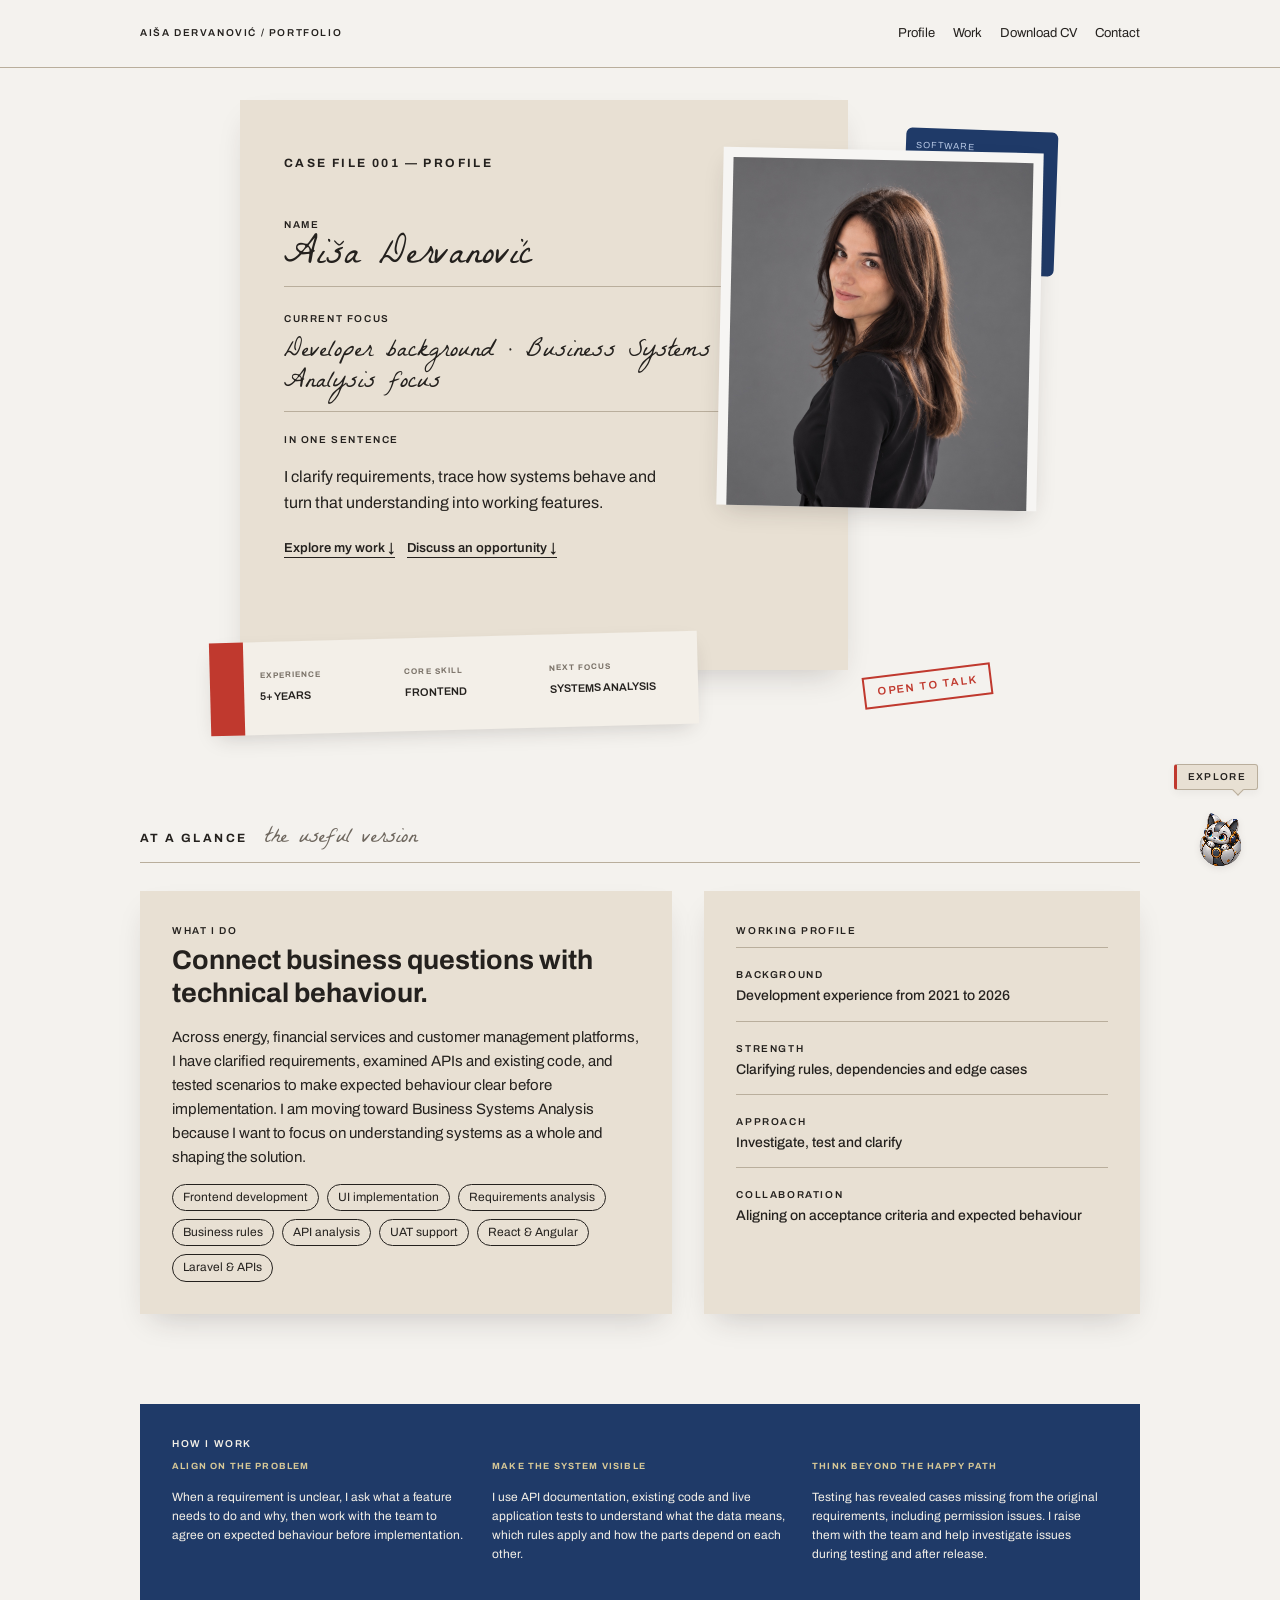
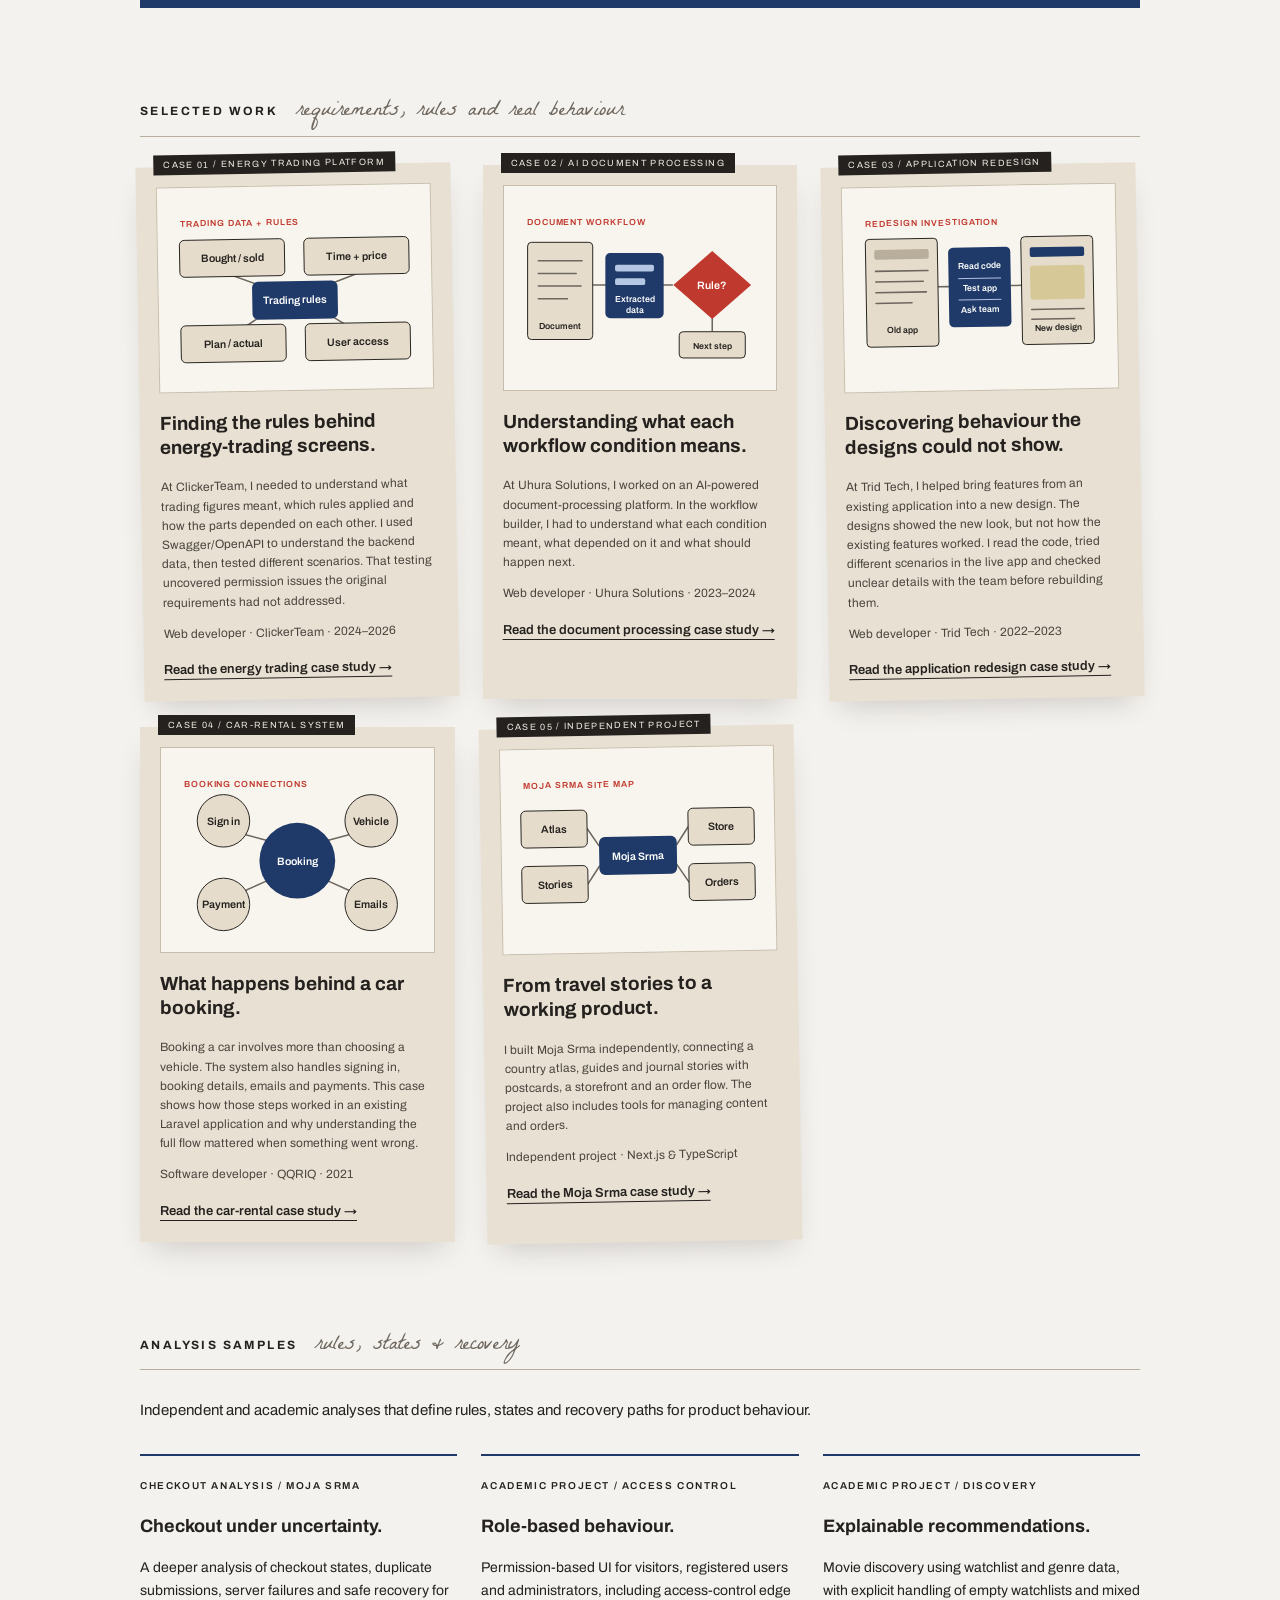
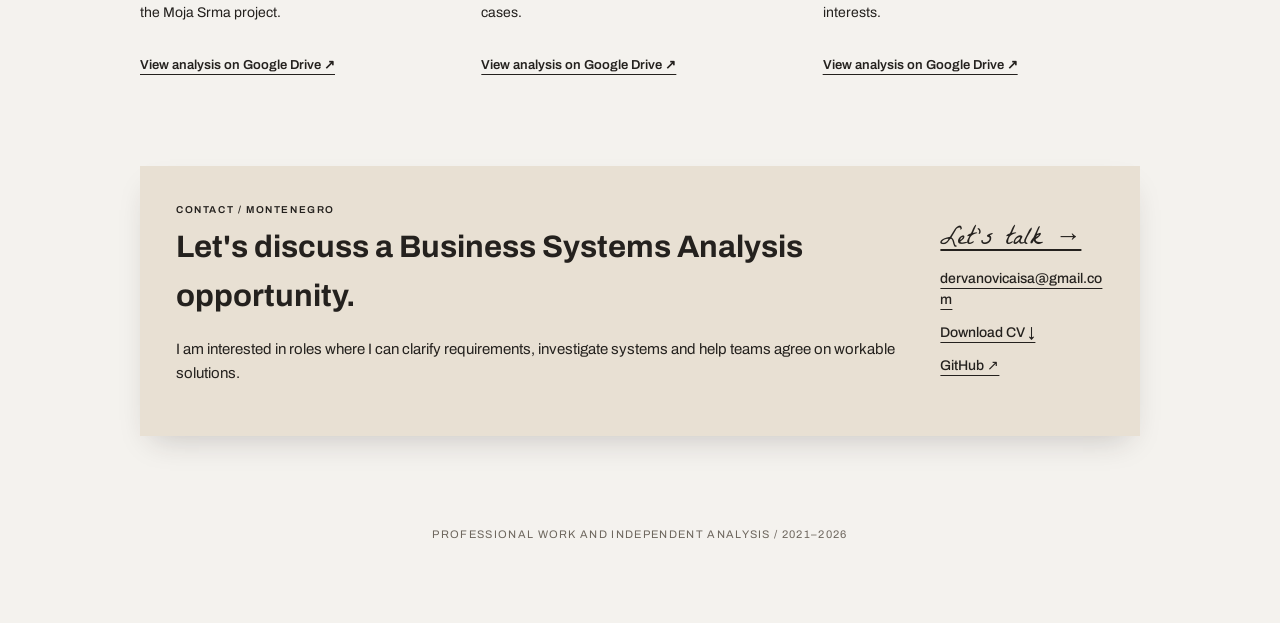
==== commit 4e8c8a7e: "Refresh portfolio case studies and selected work Update portfolio positioning, case studies, diagram" ====
--- a/index.html
+++ b/index.html
@@ -1,25 +1,100 @@
 <!doctype html>
-<html lang="en"><head><meta charset="utf-8"><meta name="viewport" content="width=device-width,initial-scale=1"><title>Aiša Dervanović — Frontend & Technical BA</title><meta name="description" content="Frontend developer with a Technical Business Analysis focus. Explore Aiša Dervanović's experience with product rules, APIs, permissions and interface behaviour."><link rel="preconnect" href="https://fonts.googleapis.com"><link rel="preconnect" href="https://fonts.gstatic.com" crossorigin><link href="https://fonts.googleapis.com/css2?family=Archivo:wght@400;500;600&family=La+Belle+Aurore&display=swap" rel="stylesheet"><link rel="stylesheet" href="css/style.css"><link rel="stylesheet" href="css/portfolio.css"><link rel="stylesheet" href="css/misa.css"></head><body><a class="skip-link" href="#about">Skip to profile</a><header class="site-header"><nav class="bar" aria-label="Main navigation"><span class="label">Aiša Dervanović / Portfolio</span><div><a href="#about">Profile</a><a href="#work">Work</a><a href="assets/documents/Aisa-Dervanovic-CV.pdf" download>Download CV</a><a href="#contact">Contact</a></div></nav></header><main class="wrap">
+<html lang="en"><head><meta charset="utf-8"><meta name="viewport" content="width=device-width,initial-scale=1"><title>Aiša Dervanović — Business Systems Analysis | Developer Background</title><meta name="description" content="Developer by background, pursuing Business Systems Analysis. Explore how Aiša Dervanović clarifies requirements, traces system behaviour and turns findings into working features."><link rel="preconnect" href="https://fonts.googleapis.com"><link rel="preconnect" href="https://fonts.gstatic.com" crossorigin><link href="https://fonts.googleapis.com/css2?family=Archivo:wght@400;500;600&family=La+Belle+Aurore&display=swap" rel="stylesheet"><link rel="stylesheet" href="css/style.css"><link rel="stylesheet" href="css/portfolio.css"><link rel="stylesheet" href="css/misa.css"></head><body><a class="skip-link" href="#about">Skip to profile</a><header class="site-header"><nav class="bar" aria-label="Main navigation"><span class="label">Aiša Dervanović / Portfolio</span><div><a href="#about">Profile</a><a href="#work">Work</a><a href="assets/documents/Aisa-Dervanovic-CV.pdf" download>Download CV</a><a href="#contact">Contact</a></div></nav></header><main class="wrap">
 
 <!-- Hero -->
-<header class="hero"><div class="sheet file"><h1>CASE FILE 001 — PROFILE</h1><div class="label">Name</div><div class="name">Aiša Dervanović</div><div class="label">Current focus</div><div class="role">Frontend Developer · Technical BA focus</div><div class="label">In one sentence</div><p class="statement">I build polished interfaces and investigate the requirements, rules and system behaviour that make them work.</p><div class="hero-actions"><a href="#work">Explore my work ↓</a><a href="assets/documents/Aisa-Dervanovic-CV.pdf" download>Download CV ↓</a></div></div><div class="id">SOFTWARE<br>PRODUCT<br>SYSTEMS<br><br>2026</div><div class="portrait"><img src="assets/profile.jpg" alt="Aiša Dervanović"></div><div class="snapshot"><p><b>EXPERIENCE</b><span>5+ YEARS</span></p><p><b>CORE SKILL</b><span>FRONTEND</span></p><p><b>NEXT FOCUS</b><span>TECHNICAL BA</span></p></div><span class="stamp">OPEN TO TALK</span></header>
+<header class="hero"><div class="sheet file"><h1>CASE FILE 001 — PROFILE</h1><div class="label">Name</div><div class="name">Aiša Dervanović</div><div class="label">Current focus</div><div class="role">Developer background · Business Systems Analysis focus</div><div class="label">In one sentence</div><p class="statement">I clarify requirements, trace how systems behave and turn that understanding into working features.</p><div class="hero-actions"><a href="#work">Explore my work ↓</a><a href="#contact">Discuss an opportunity ↓</a></div></div><div class="id">SOFTWARE<br>PRODUCT<br>SYSTEMS<br><br>2026</div><div class="portrait"><img src="assets/profile.jpg" alt="Aiša Dervanović"></div><div class="snapshot"><p><b>EXPERIENCE</b><span>5+ YEARS</span></p><p><b>CORE SKILL</b><span>FRONTEND</span></p><p><b>NEXT FOCUS</b><span>SYSTEMS ANALYSIS</span></p></div><span class="stamp">OPEN TO TALK</span></header>
 
 <!-- Profile -->
-<section id="about"><div class="section-title"><h2>At a glance</h2><span class="hand">the useful version</span></div><div class="profile"><article class="sheet"><div class="label">What I do</div><h3>From question to a clear, usable interface.</h3><p>I combine frontend attention to detail with product reasoning. Before building, I look for the rules, dependencies, API behaviour, permissions and edge cases behind a request.</p><div class="strengths"><span>Frontend development</span><span>UI implementation</span><span>Requirements analysis</span><span>Business rules</span><span>API analysis</span><span>UAT support</span></div></article><aside class="sheet"><div class="label">Working profile</div><div class="facts"><div class="fact"><b class="label">Background</b><span>5+ years building digital products</span></div><div class="fact"><b class="label">Strength</b><span>Translating system behaviour into clear UI</span></div><div class="fact"><b class="label">Approach</b><span>Ask before assuming</span></div><div class="fact"><b class="label">Collaboration</b><span>Turning unclear needs into agreed behaviour</span></div></div></aside></div></section>
+<section id="about"><div class="section-title"><h2>At a glance</h2><span class="hand">the useful version</span></div><div class="profile"><article class="sheet"><div class="label">What I do</div><h3>Connect business questions with technical behaviour.</h3><p>Across energy, financial services and customer management platforms, I have clarified requirements, examined APIs and existing code, and tested scenarios to make expected behaviour clear before implementation. I am moving toward Business Systems Analysis because I want to focus on understanding systems as a whole and shaping the solution.</p><div class="strengths"><span>Frontend development</span><span>UI implementation</span><span>Requirements analysis</span><span>Business rules</span><span>API analysis</span><span>UAT support</span><span>React &amp; Angular</span><span>Laravel &amp; APIs</span></div></article><aside class="sheet"><div class="label">Working profile</div><div class="facts"><div class="fact"><b class="label">Background</b><span>Development experience from 2021 to 2026</span></div><div class="fact"><b class="label">Strength</b><span>Clarifying rules, dependencies and edge cases</span></div><div class="fact"><b class="label">Approach</b><span>Investigate, test and clarify</span></div><div class="fact"><b class="label">Collaboration</b><span>Aligning on acceptance criteria and expected behaviour</span></div></div></aside></div></section>
 
 <!-- CV evidence -->
-<section class="cv-evidence"><div class="label">How I work</div><div class="cv-evidence__grid"><div><b>ALIGN ON THE PROBLEM</b><p>Work closely with product, project and engineering teams to turn open questions into clear, agreed behaviour.</p></div><div><b>MAKE THE SYSTEM VISIBLE</b><p>Use API documentation to connect workflows, rules and validation to an interface that makes sense to people.</p></div><div><b>THINK BEYOND THE HAPPY PATH</b><p>Build with the less obvious moments in mind—from sign-in and payments to booking flows, testing and reliability.</p></div></div></section>
+<section class="cv-evidence"><div class="label">How I work</div><div class="cv-evidence__grid"><div><b>ALIGN ON THE PROBLEM</b><p>When a requirement is unclear, I ask what a feature needs to do and why, then work with the team to agree on expected behaviour before implementation.</p></div><div><b>MAKE THE SYSTEM VISIBLE</b><p>I use API documentation, existing code and live application tests to understand what the data means, which rules apply and how the parts depend on each other.</p></div><div><b>THINK BEYOND THE HAPPY PATH</b><p>Testing has revealed cases missing from the original requirements, including permission issues. I raise them with the team and help investigate issues during testing and after release.</p></div></div></section>
 
 <!-- Selected work -->
-<section id="work"><div class="section-title"><h2>Selected work</h2><span class="hand">the thinking behind the screen</span></div><div class="projects"><article class="sheet project"><span class="tag">CASE 01 / ENEXA</span><div class="diagram"><svg viewBox="0 0 220 130"><rect class="box" x="8" y="28" width="55" height="26"/><text x="16" y="44">POSITION</text><rect class="box" x="82" y="28" width="55" height="26"/><text x="90" y="44">ORDER</text><rect class="accent" x="157" y="28" width="55" height="26"/><text x="166" y="44">PRICE</text><rect class="box" x="84" y="83" width="99" height="28"/><text x="96" y="100">VALID / REVIEW</text></svg></div><h3>The interface was only the final step.</h3><p>Trading Desk and Admin: UI behaviour, forms, data presentation and states.</p><div class="meta">Energy concepts · rules · permissions · API behaviour</div><a class="project-link" href="enexa.html">Read the Enexa case study →</a></article><article class="sheet project"><span class="tag">CASE 02 / UHURA</span><div class="diagram"><svg viewBox="0 0 220 130"><rect class="box" x="76" y="23" width="68" height="21"/><text x="88" y="37">DOCUMENT</text><rect class="navy" x="67" y="60" width="86" height="21"/><text x="81" y="74">EXTRACTION</text><rect class="accent" x="18" y="99" width="67" height="20"/><text x="40" y="112">ACTION</text><rect class="box" x="135" y="99" width="67" height="20"/><text x="153" y="112">REVIEW</text></svg></div><h3>Follow the workflow.</h3><p>Workflow configuration, rule controls, selected states and panels.</p><div class="meta">Logic · validation · dependencies · failure paths</div><a class="project-link" href="uhura.html">Read the Uhura case study →</a></article><article class="sheet project"><span class="tag">CASE 03 / FUEL ME</span><div class="diagram"><svg viewBox="0 0 220 130"><rect class="box" x="8" y="28" width="60" height="73"/><text x="18" y="44">OLD UI</text><text x="12" y="94">OBSERVE</text><text x="77" y="47">TEST</text><text x="75" y="61">COMPARE</text><text x="75" y="75">CLARIFY</text><rect class="navy" x="145" y="28" width="67" height="73"/><text x="159" y="44">NEW UI</text><text x="153" y="94" fill="#fff">REBUILD</text></svg></div><h3>The new design wasn't the whole story.</h3><p>Observe, test, compare, clarify, rebuild.</p><div class="meta">Preserve intent, improve clarity</div><a class="project-link" href="fuel-me.html">Read the Fuel Me case study →</a></article></div></section>
+<section id="work"><div class="section-title"><h2>Selected work</h2><span class="hand">requirements, rules and real behaviour</span></div><div class="projects"><article class="sheet project"><span class="tag">CASE 01 / ENERGY TRADING PLATFORM</span><div class="diagram"><svg viewBox="0 0 260 170" role="img" aria-labelledby="diagram-energy">
+      <title id="diagram-energy">Illustrative map of the trading figures, rules and access questions behind an energy screen</title>
+      <text class="diagram-title" x="13" y="20">TRADING DATA + RULES</text>
+      <path class="diagram-line" d="M66 71L103 85M195 71L157 85M66 132L103 108M195 132L157 108"/>
+      <rect class="box" x="12" y="34" width="108" height="38" rx="5"/>
+      <text class="diagram-label" x="66" y="57" text-anchor="middle">Bought / sold</text>
+      <rect class="box" x="140" y="34" width="108" height="38" rx="5"/>
+      <text class="diagram-label" x="194" y="57" text-anchor="middle">Time + price</text>
+      <rect class="navy" x="86" y="78" width="88" height="39" rx="6"/>
+      <text class="diagram-label diagram-light" x="130" y="101" text-anchor="middle">Trading rules</text>
+      <rect class="box" x="12" y="122" width="108" height="38" rx="5"/>
+      <text class="diagram-label" x="66" y="145" text-anchor="middle">Plan / actual</text>
+      <rect class="box" x="140" y="122" width="108" height="38" rx="5"/>
+      <text class="diagram-label" x="194" y="145" text-anchor="middle">User access</text>
+    </svg></div><h3>Finding the rules behind energy-trading screens.</h3><p>At ClickerTeam, I needed to understand what trading figures meant, which rules applied and how the parts depended on each other. I used Swagger/OpenAPI to understand the backend data, then tested different scenarios. That testing uncovered permission issues the original requirements had not addressed.</p><div class="meta">Web developer · ClickerTeam · 2024–2026</div><a class="project-link" href="energy-trading.html">Read the energy trading case study →</a></article><article class="sheet project"><span class="tag">CASE 02 / AI DOCUMENT PROCESSING</span><div class="diagram"><svg viewBox="0 0 260 170" role="img" aria-labelledby="diagram-documents">
+      <title id="diagram-documents">Illustrative document workflow from document input through extracted data and conditions to a next step</title>
+      <text class="diagram-title" x="13" y="20">DOCUMENT WORKFLOW</text>
+      <path class="diagram-line" d="M81 82H94M154 82H163M204 116V129"/>
+      <rect class="box" x="14" y="38" width="67" height="100" rx="4"/>
+      <path class="diagram-line" d="M25 57H70M25 70H64M25 83H69M25 96H55"/>
+      <text class="diagram-small" x="47" y="127" text-anchor="middle">Document</text>
+      <rect class="navy" x="94" y="49" width="60" height="67" rx="5"/>
+      <rect x="104" y="61" width="40" height="7" rx="2" fill="#b6c7e4"/>
+      <rect x="104" y="75" width="31" height="7" rx="2" fill="#b6c7e4"/>
+      <text class="diagram-small diagram-light" x="124" y="99" text-anchor="middle">Extracted</text><text class="diagram-small diagram-light" x="124" y="111" text-anchor="middle">data</text>
+      <path class="accent" d="M204 47L244 82L204 117L164 82Z"/>
+      <text class="diagram-label diagram-light" x="204" y="86" text-anchor="middle">Rule?</text>
+      <rect class="box" x="170" y="130" width="68" height="27" rx="4"/>
+      <text class="diagram-small" x="204" y="148" text-anchor="middle">Next step</text>
+    </svg></div><h3>Understanding what each workflow condition means.</h3><p>At Uhura Solutions, I worked on an AI-powered document-processing platform. In the workflow builder, I had to understand what each condition meant, what depended on it and what should happen next.</p><div class="meta">Web developer · Uhura Solutions · 2023–2024</div><a class="project-link" href="document-processing.html">Read the document processing case study →</a></article><article class="sheet project"><span class="tag">CASE 03 / APPLICATION REDESIGN</span><div class="diagram"><svg viewBox="0 0 260 170" role="img" aria-labelledby="diagram-redesign">
+      <title id="diagram-redesign">Illustrative comparison of an existing application and a new design, with code reading, testing and team clarification between them</title>
+      <text class="diagram-title" x="13" y="20">REDESIGN INVESTIGATION</text>
+      <path class="diagram-line" d="M87 83H98M162 83H173"/>
+      <rect class="box" x="13" y="33" width="74" height="111" rx="4"/>
+      <rect x="22" y="44" width="56" height="10" rx="2" fill="#b9ae9c"/>
+      <path class="diagram-line" d="M23 66H77M23 77H72M23 88H75M23 99H60"/>
+      <text class="diagram-small" x="50" y="130" text-anchor="middle">Old app</text>
+      <rect class="navy" x="98" y="43" width="64" height="82" rx="5"/>
+      <text class="diagram-small diagram-light" x="130" y="65" text-anchor="middle">Read code</text>
+      <path d="M108 75H152M108 97H152" stroke="#b6c7e4" stroke-width="1"/>
+      <text class="diagram-small diagram-light" x="130" y="88" text-anchor="middle">Test app</text>
+      <text class="diagram-small diagram-light" x="130" y="110" text-anchor="middle">Ask team</text>
+      <rect class="box" x="173" y="33" width="74" height="111" rx="4"/>
+      <rect x="182" y="44" width="56" height="10" rx="2" fill="#1f3a68"/>
+      <rect x="182" y="63" width="56" height="35" rx="3" fill="#d7c897"/>
+      <path class="diagram-line" d="M183 108H237M183 118H227"/>
+      <text class="diagram-small" x="210" y="130" text-anchor="middle">New design</text>
+    </svg></div><h3>Discovering behaviour the designs could not show.</h3><p>At Trid Tech, I helped bring features from an existing application into a new design. The designs showed the new look, but not how the existing features worked. I read the code, tried different scenarios in the live app and checked unclear details with the team before rebuilding them.</p><div class="meta">Web developer · Trid Tech · 2022–2023</div><a class="project-link" href="customer-management.html">Read the application redesign case study →</a></article><article class="sheet project"><span class="tag">CASE 04 / CAR-RENTAL SYSTEM</span><div class="diagram"><svg viewBox="0 0 260 170" role="img" aria-labelledby="diagram-car">
+      <title id="diagram-car">Illustrative map of how a car booking connects sign-in, vehicle information, payments and emails</title>
+      <text class="diagram-title" x="13" y="20">BOOKING CONNECTIONS</text>
+      <path class="diagram-line" d="M98 75L76 69M162 75L184 69M98 117L76 127M162 117L184 127"/>
+      <circle class="box" cx="54" cy="55" r="27"/>
+      <text class="diagram-label" x="54" y="59" text-anchor="middle">Sign in</text>
+      <circle class="box" cx="206" cy="55" r="27"/>
+      <text class="diagram-label" x="206" y="59" text-anchor="middle">Vehicle</text>
+      <circle class="navy" cx="130" cy="96" r="39"/>
+      <text class="diagram-label diagram-light" x="130" y="100" text-anchor="middle">Booking</text>
+      <circle class="box" cx="54" cy="141" r="27"/>
+      <text class="diagram-label" x="54" y="145" text-anchor="middle">Payment</text>
+      <circle class="box" cx="206" cy="141" r="27"/>
+      <text class="diagram-label" x="206" y="145" text-anchor="middle">Emails</text>
+    </svg></div><h3>What happens behind a car booking.</h3><p>Booking a car involves more than choosing a vehicle. The system also handles signing in, booking details, emails and payments. This case shows how those steps worked in an existing Laravel application and why understanding the full flow mattered when something went wrong.</p><div class="meta">Software developer · QQRIQ · 2021</div><a class="project-link" href="car-rental.html">Read the car-rental case study →</a></article><article class="sheet project"><span class="tag">CASE 05 / INDEPENDENT PROJECT</span><div class="diagram"><svg viewBox="0 0 260 170" role="img" aria-labelledby="diagram-moja-srma">
+      <title id="diagram-moja-srma">Illustrative map of Moja Srma connecting the atlas, stories, storefront and orders</title>
+      <text class="diagram-title" x="13" y="20">MOJA SRMA SITE MAP</text>
+      <path class="diagram-line" d="M78 62L90 80M78 119L90 101M170 80L182 62M170 101L182 119"/>
+      <rect class="box" x="10" y="43" width="68" height="38" rx="5"/>
+      <text class="diagram-label" x="44" y="66" text-anchor="middle">Atlas</text>
+      <rect class="box" x="10" y="100" width="68" height="38" rx="5"/>
+      <text class="diagram-label" x="44" y="123" text-anchor="middle">Stories</text>
+      <rect class="navy" x="90" y="71" width="80" height="39" rx="6"/>
+      <text class="diagram-label diagram-light" x="130" y="95" text-anchor="middle">Moja Srma</text>
+      <rect class="box" x="182" y="43" width="68" height="38" rx="5"/>
+      <text class="diagram-label" x="216" y="66" text-anchor="middle">Store</text>
+      <rect class="box" x="182" y="100" width="68" height="38" rx="5"/>
+      <text class="diagram-label" x="216" y="123" text-anchor="middle">Orders</text>
+    </svg></div><h3>From travel stories to a working product.</h3><p>I built Moja Srma independently, connecting a country atlas, guides and journal stories with postcards, a storefront and an order flow. The project also includes tools for managing content and orders.</p><div class="meta">Independent project · Next.js &amp; TypeScript</div><a class="project-link" href="moja-srma.html">Read the Moja Srma case study →</a></article></div></section>
 
 <!-- Contact -->
-<section class="analysis-samples" aria-labelledby="samples-title"><div class="section-title"><h2 id="samples-title">Analysis samples</h2><span class="hand">rules, states &amp; recovery</span></div><p>Independent and academic work exploring how requirements become explicit product behaviour.</p><div class="reasoning-grid"><article><span class="label">Independent product / Moja Srma</span><h3>Checkout under uncertainty.</h3><p>Unknown shipping costs, duplicate submissions, server failures and safe recovery without incorrect orders.</p><a class="project-link" href="https://drive.google.com/file/d/18O1v-7SOezw3zwCJG1Db7X0gsSIjczRO/view?usp=drive_link" target="_blank" rel="noopener noreferrer">View analysis on Google Drive ↗</a></article><article><span class="label">Academic project / Access control</span><h3>Role-based behaviour.</h3><p>Permission-based UI for visitors, registered users and administrators, including access-control edge cases.</p><a class="project-link" href="https://drive.google.com/file/d/1KuAbAHvnyjsH1hraVg9II6yL-yOAl-75/view?usp=drive_link" target="_blank" rel="noopener noreferrer">View analysis on Google Drive ↗</a></article><article><span class="label">Academic project / Discovery</span><h3>Explainable recommendations.</h3><p>Movie discovery using watchlist and genre data, with explicit handling of empty watchlists and mixed interests.</p><a class="project-link" href="https://drive.google.com/file/d/1xb7qC4PzleBp8uR2HcXzq-Mm__adz6-8/view?usp=drive_link" target="_blank" rel="noopener noreferrer">View analysis on Google Drive ↗</a></article></div></section>
+<section class="analysis-samples" aria-labelledby="samples-title"><div class="section-title"><h2 id="samples-title">Analysis samples</h2><span class="hand">rules, states &amp; recovery</span></div><p>Independent and academic analyses that define rules, states and recovery paths for product behaviour.</p><div class="reasoning-grid"><article><span class="label">Checkout analysis / Moja Srma</span><h3>Checkout under uncertainty.</h3><p>A deeper analysis of checkout states, duplicate submissions, server failures and safe recovery for the Moja Srma project.</p><a class="project-link" href="https://drive.google.com/file/d/18O1v-7SOezw3zwCJG1Db7X0gsSIjczRO/view?usp=drive_link" target="_blank" rel="noopener noreferrer">View analysis on Google Drive &#x2197;&#xFE0E;</a></article><article><span class="label">Academic project / Access control</span><h3>Role-based behaviour.</h3><p>Permission-based UI for visitors, registered users and administrators, including access-control edge cases.</p><a class="project-link" href="https://drive.google.com/file/d/1KuAbAHvnyjsH1hraVg9II6yL-yOAl-75/view?usp=drive_link" target="_blank" rel="noopener noreferrer">View analysis on Google Drive &#x2197;&#xFE0E;</a></article><article><span class="label">Academic project / Discovery</span><h3>Explainable recommendations.</h3><p>Movie discovery using watchlist and genre data, with explicit handling of empty watchlists and mixed interests.</p><a class="project-link" href="https://drive.google.com/file/d/1xb7qC4PzleBp8uR2HcXzq-Mm__adz6-8/view?usp=drive_link" target="_blank" rel="noopener noreferrer">View analysis on Google Drive &#x2197;&#xFE0E;</a></article></div></section>
 
-<section class="sheet contact" id="contact"><div><div class="label">Contact / Montenegro</div><h2>Let's talk about your next product.</h2><p>Frontend experience. A focus on Technical Business Analysis.</p></div><div class="contact-links"><a href="mailto:dervanovicaisa@gmail.com">Let's talk →</a><a class="email-address" href="mailto:dervanovicaisa@gmail.com">dervanovicaisa@gmail.com</a><a href="assets/documents/Aisa-Dervanovic-CV.pdf" download>Download CV ↓</a><a href="https://github.com/dervanovicaisa" target="_blank" rel="noopener noreferrer">GitHub ↗</a></div></section>
+<section class="sheet contact" id="contact"><div><div class="label">Contact / Montenegro</div><h2>Let's discuss a Business Systems Analysis opportunity.</h2><p>I am interested in roles where I can clarify requirements, investigate systems and help teams agree on workable solutions.</p></div><div class="contact-links"><a href="mailto:dervanovicaisa@gmail.com">Let's talk →</a><a class="email-address" href="mailto:dervanovicaisa@gmail.com">dervanovicaisa@gmail.com</a><a href="assets/documents/Aisa-Dervanovic-CV.pdf" download>Download CV ↓</a><a href="https://github.com/dervanovicaisa" target="_blank" rel="noopener noreferrer">GitHub &#x2197;&#xFE0E;</a></div></section>
 
 <!-- Footer -->
-<footer>ARCHIVE NOTE — PROFESSIONAL PROJECTS REFLECT MY ROLE AND EXPERIENCE.</footer>
+<footer>PROFESSIONAL WORK AND INDEPENDENT ANALYSIS / 2021–2026</footer>
 </main>
 
 <!-- Mi?a guide -->
@@ -27,5 +102,3 @@
 <script src="js/script.js"></script>
 <script src="js/misa.js"></script>
 </body></html>
-
-
--- a/css/portfolio.css
+++ b/css/portfolio.css
@@ -33,6 +33,9 @@
 .case-list{margin:0;padding-left:20px}
 .case-list li{padding-left:4px;margin-bottom:16px}
 .case-artifact{padding:36px;margin-bottom:64px}
+.case-preview{margin:0 0 64px;padding:10px;background:#f8f5ee}
+.case-preview img{display:block;width:100%;height:auto}
+.case-preview figcaption{padding:10px 6px 2px;color:var(--mute);font-size:12px}
 .case-artifact>p,.case-note{font-size:13px;color:var(--mute)}
 .reasoning-grid{display:grid;grid-template-columns:repeat(3,1fr);gap:24px;margin-top:32px}
 .reasoning-grid article{border-top:2px solid var(--navy);padding-top:16px}
@@ -113,3 +116,18 @@
   .bar>div a[download]{font-size:14px}
   .bar>div a[download]::before{display:none}
 }
+/* Keep directional symbols as typography on iOS instead of Apple Color Emoji. */
+a, button { font-variant-emoji: text; }
+
+/* Short conceptual diagrams for the selected work cards. */
+.diagram{display:flex;align-items:center;justify-content:center;overflow:hidden}
+.diagram svg{overflow:visible}
+.diagram .flow{fill:none;stroke:#6e675e;stroke-width:1.5;stroke-linecap:round;stroke-linejoin:round}
+.diagram marker path{fill:#6e675e}
+.diagram svg .diagram-title{font-size:9px;letter-spacing:1px;fill:var(--red)}
+.diagram svg .diagram-label{font-size:11px;letter-spacing:0}
+.diagram svg .diagram-small{font-size:9px;letter-spacing:0}
+.diagram svg .diagram-light{fill:#fff}
+.diagram svg .diagram-line{fill:none;stroke:#6e675e;stroke-width:1.6;stroke-linecap:round;stroke-linejoin:round}
+.diagram--image{padding:0;overflow:hidden}
+.diagram--image img{display:block;width:100%;height:100%;object-fit:cover;object-position:center top}
--- a/css/misa.css
+++ b/css/misa.css
@@ -1,11 +1,12 @@
 .misa-guide{position:fixed;right:18px;bottom:18px;z-index:70;width:86px;height:86px}
 .misa-guide [hidden]{display:none!important}
 .misa-toggle{position:absolute;inset:0;width:86px;height:86px;padding:0;border:0;background:none;cursor:pointer}
-.misa-toggle canvas{display:block;width:100%;height:100%;transform:scale(1.25);transform-origin:center;filter:drop-shadow(0 4px 5px #281e2040);transition:translate .2s}
-.misa-toggle:hover canvas{translate:0 -4px}
-.misa-hint{position:absolute;right:0;bottom:94px;white-space:nowrap;background:#f8f4eb;border:1px solid var(--line);padding:5px 9px;border-radius:99px;color:var(--ink);font:500 10px/1.5 Archivo,sans-serif}
+.misa-toggle canvas{display:block;width:100%;height:100%;transform:scale(1.08);transform-origin:center;filter:drop-shadow(0 2px 3px #281e201a);transition:translate .2s}
+.misa-toggle:hover canvas{translate:0 -2px}
+.misa-hint{position:absolute;right:4px;bottom:92px;white-space:nowrap;pointer-events:none;background:var(--paper);border:1px solid var(--line);border-left:3px solid var(--red);padding:7px 11px;border-radius:3px;color:var(--ink);font:600 10px/1 Archivo,sans-serif;letter-spacing:.13em;text-transform:uppercase;box-shadow:0 3px 8px #281e200d}
+.misa-hint::after{content:"";position:absolute;right:15px;bottom:-5px;width:7px;height:7px;background:var(--paper);border-right:1px solid var(--line);border-bottom:1px solid var(--line);transform:rotate(45deg)}
 .misa-guide.is-open .misa-hint{display:none}
-.misa-panel{position:absolute;right:0;bottom:100px;width:min(340px,calc(100vw - 32px));max-height:calc(100dvh - 140px);overflow-y:auto;overscroll-behavior:contain;padding:18px;background:#f8f4eb;color:var(--ink);border:1px solid var(--line);border-radius:14px;box-shadow:0 12px 32px #281e2030;font:14px/1.6 Archivo,sans-serif}
+.misa-panel{position:absolute;right:0;bottom:100px;width:min(340px,calc(100vw - 32px));max-height:calc(100dvh - 140px);overflow-y:auto;overscroll-behavior:contain;padding:18px;background:var(--desk);color:var(--ink);border:1px solid var(--line);border-radius:8px;box-shadow:0 7px 18px #281e2014;font:14px/1.6 Archivo,sans-serif}
 .misa-panel__header{display:flex;align-items:center;justify-content:space-between;gap:12px}
 .misa-panel__header b{color:#9b4035;font-size:9px;letter-spacing:.12em}
 .misa-close{font:24px/1 Archivo,sans-serif;background:none;border:0;color:var(--ink);width:36px;height:36px;cursor:pointer;border-radius:6px}
@@ -13,13 +14,13 @@
 .misa-content h2{font-size:21px;line-height:1.3;margin:14px 0 10px}
 .misa-content p{font-size:13px;color:#4b453e;margin:0 0 14px}
 .misa-options{display:flex;flex-direction:column;gap:8px}
-.misa-options a,.misa-options button{display:block;text-align:left;width:100%;padding:11px 12px;background:#fffaf2;border:1px solid var(--line);border-radius:7px;color:var(--ink);text-decoration:none;font:500 13px/1.5 Archivo,sans-serif;cursor:pointer}
+.misa-options a,.misa-options button{display:block;text-align:left;width:100%;padding:11px 12px;background:#f8f5ee;border:1px solid var(--line);border-radius:5px;color:var(--ink);text-decoration:none;font:500 13px/1.5 Archivo,sans-serif;cursor:pointer}
 .misa-options button span{float:right}
-.misa-options a:hover,.misa-options button:hover{background:var(--paper);border-color:var(--ink)}
+.misa-options a:hover,.misa-options button:hover{background:var(--paper);border-color:var(--line)}
 .misa-options small{display:block;font-size:11px;font-weight:400;color:#4b453e;margin-top:3px}
 .misa-panel__footer{display:flex;justify-content:space-between;flex-wrap:wrap;gap:8px;margin-top:14px;border-top:1px solid var(--line);padding-top:10px}
 .misa-panel__footer button{background:none;border:0;color:#4b453e;font:500 11px/1.5 Archivo,sans-serif;cursor:pointer;padding:8px 0;text-decoration:underline;text-underline-offset:3px}
-.misa-wake{background:#f8f4eb;border:1px solid var(--line);border-radius:99px;white-space:nowrap;position:absolute;right:0;bottom:0;padding:10px 14px;color:var(--ink);font:500 11px/1.5 Archivo,sans-serif;cursor:pointer}
+.misa-wake{background:var(--desk);border:1px solid var(--line);border-radius:99px;white-space:nowrap;position:absolute;right:0;bottom:0;padding:10px 14px;color:var(--ink);font:500 11px/1.5 Archivo,sans-serif;cursor:pointer}
 .misa-guide.is-sleeping{height:40px}
 h2[id]{scroll-margin-top:var(--nav-offset)}
 @media(max-width:720px){.misa-guide{right:12px;bottom:12px;width:64px;height:64px}.misa-toggle{width:64px;height:64px}.misa-hint{bottom:72px;font-size:9px}.misa-panel{bottom:78px;max-height:calc(100dvh - 104px)}}
